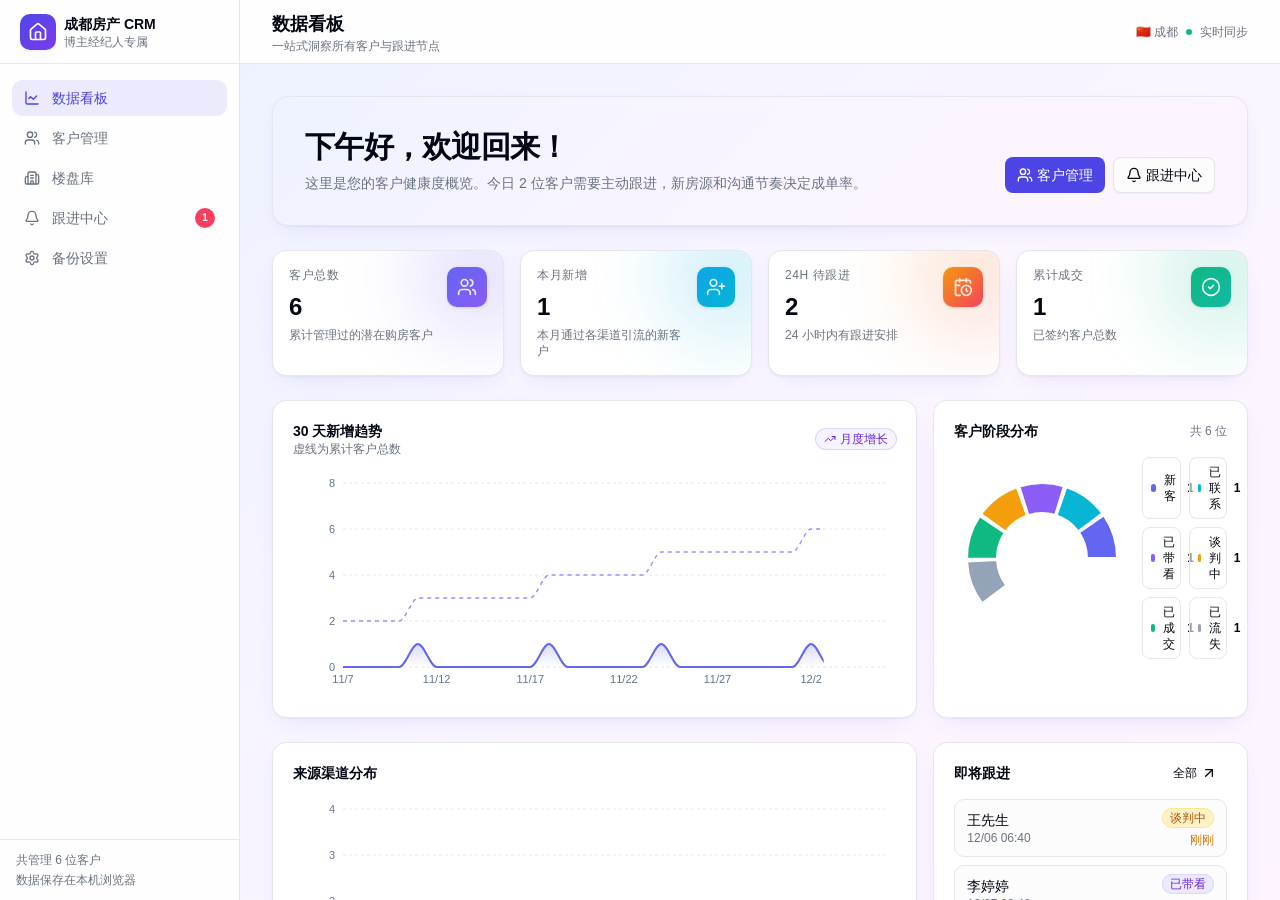
==== index.html @ abef542f "成都房产 CRM - 迁移为永久站点（SPA 路由回退 + 禁止收录）" ====
<!doctype html>
<html lang="zh-CN">
  <head>
    <meta charset="UTF-8" />
    <link rel="icon" type="image/svg+xml" href="/favicon.svg" />
    <meta name="viewport" content="width=device-width, initial-scale=1.0" />
    <title>成都房产 CRM · 客户管理</title>
    <meta name="description" content="为成都房地产博主量身打造的迷你 CRM 系统，管理客户、跟进、楼盘。" />
    <script type="module" crossorigin src="./assets/index-5mUGR_3g.js"></script>
    <link rel="stylesheet" crossorigin href="./assets/index-BXt2nqVX.css">
  </head>
  <body>
    <div id="root"></div>
  </body>
</html>
---- assets/index-BXt2nqVX.css ----
*,:before,:after{--tw-border-spacing-x: 0;--tw-border-spacing-y: 0;--tw-translate-x: 0;--tw-translate-y: 0;--tw-rotate: 0;--tw-skew-x: 0;--tw-skew-y: 0;--tw-scale-x: 1;--tw-scale-y: 1;--tw-pan-x: ;--tw-pan-y: ;--tw-pinch-zoom: ;--tw-scroll-snap-strictness: proximity;--tw-gradient-from-position: ;--tw-gradient-via-position: ;--tw-gradient-to-position: ;--tw-ordinal: ;--tw-slashed-zero: ;--tw-numeric-figure: ;--tw-numeric-spacing: ;--tw-numeric-fraction: ;--tw-ring-inset: ;--tw-ring-offset-width: 0px;--tw-ring-offset-color: #fff;--tw-ring-color: rgb(59 130 246 / .5);--tw-ring-offset-shadow: 0 0 #0000;--tw-ring-shadow: 0 0 #0000;--tw-shadow: 0 0 #0000;--tw-shadow-colored: 0 0 #0000;--tw-blur: ;--tw-brightness: ;--tw-contrast: ;--tw-grayscale: ;--tw-hue-rotate: ;--tw-invert: ;--tw-saturate: ;--tw-sepia: ;--tw-drop-shadow: ;--tw-backdrop-blur: ;--tw-backdrop-brightness: ;--tw-backdrop-contrast: ;--tw-backdrop-grayscale: ;--tw-backdrop-hue-rotate: ;--tw-backdrop-invert: ;--tw-backdrop-opacity: ;--tw-backdrop-saturate: ;--tw-backdrop-sepia: ;--tw-contain-size: ;--tw-contain-layout: ;--tw-contain-paint: ;--tw-contain-style: }::backdrop{--tw-border-spacing-x: 0;--tw-border-spacing-y: 0;--tw-translate-x: 0;--tw-translate-y: 0;--tw-rotate: 0;--tw-skew-x: 0;--tw-skew-y: 0;--tw-scale-x: 1;--tw-scale-y: 1;--tw-pan-x: ;--tw-pan-y: ;--tw-pinch-zoom: ;--tw-scroll-snap-strictness: proximity;--tw-gradient-from-position: ;--tw-gradient-via-position: ;--tw-gradient-to-position: ;--tw-ordinal: ;--tw-slashed-zero: ;--tw-numeric-figure: ;--tw-numeric-spacing: ;--tw-numeric-fraction: ;--tw-ring-inset: ;--tw-ring-offset-width: 0px;--tw-ring-offset-color: #fff;--tw-ring-color: rgb(59 130 246 / .5);--tw-ring-offset-shadow: 0 0 #0000;--tw-ring-shadow: 0 0 #0000;--tw-shadow: 0 0 #0000;--tw-shadow-colored: 0 0 #0000;--tw-blur: ;--tw-brightness: ;--tw-contrast: ;--tw-grayscale: ;--tw-hue-rotate: ;--tw-invert: ;--tw-saturate: ;--tw-sepia: ;--tw-drop-shadow: ;--tw-backdrop-blur: ;--tw-backdrop-brightness: ;--tw-backdrop-contrast: ;--tw-backdrop-grayscale: ;--tw-backdrop-hue-rotate: ;--tw-backdrop-invert: ;--tw-backdrop-opacity: ;--tw-backdrop-saturate: ;--tw-backdrop-sepia: ;--tw-contain-size: ;--tw-contain-layout: ;--tw-contain-paint: ;--tw-contain-style: }*,:before,:after{box-sizing:border-box;border-width:0;border-style:solid;border-color:#e5e7eb}:before,:after{--tw-content: ""}html,:host{line-height:1.5;-webkit-text-size-adjust:100%;-moz-tab-size:4;-o-tab-size:4;tab-size:4;font-family:ui-sans-serif,system-ui,sans-serif,"Apple Color Emoji","Segoe UI Emoji",Segoe UI Symbol,"Noto Color Emoji";font-feature-settings:normal;font-variation-settings:normal;-webkit-tap-highlight-color:transparent}body{margin:0;line-height:inherit}hr{height:0;color:inherit;border-top-width:1px}abbr:where([title]){-webkit-text-decoration:underline dotted;text-decoration:underline dotted}h1,h2,h3,h4,h5,h6{font-size:inherit;font-weight:inherit}a{color:inherit;text-decoration:inherit}b,strong{font-weight:bolder}code,kbd,samp,pre{font-family:ui-monospace,SFMono-Regular,Menlo,Monaco,Consolas,Liberation Mono,Courier New,monospace;font-feature-settings:normal;font-variation-settings:normal;font-size:1em}small{font-size:80%}sub,sup{font-size:75%;line-height:0;position:relative;vertical-align:baseline}sub{bottom:-.25em}sup{top:-.5em}table{text-indent:0;border-color:inherit;border-collapse:collapse}button,input,optgroup,select,textarea{font-family:inherit;font-feature-settings:inherit;font-variation-settings:inherit;font-size:100%;font-weight:inherit;line-height:inherit;letter-spacing:inherit;color:inherit;margin:0;padding:0}button,select{text-transform:none}button,input:where([type=button]),input:where([type=reset]),input:where([type=submit]){-webkit-appearance:button;background-color:transparent;background-image:none}:-moz-focusring{outline:auto}:-moz-ui-invalid{box-shadow:none}progress{vertical-align:baseline}::-webkit-inner-spin-button,::-webkit-outer-spin-button{height:auto}[type=search]{-webkit-appearance:textfield;outline-offset:-2px}::-webkit-search-decoration{-webkit-appearance:none}::-webkit-file-upload-button{-webkit-appearance:button;font:inherit}summary{display:list-item}blockquote,dl,dd,h1,h2,h3,h4,h5,h6,hr,figure,p,pre{margin:0}fieldset{margin:0;padding:0}legend{padding:0}ol,ul,menu{list-style:none;margin:0;padding:0}dialog{padding:0}textarea{resize:vertical}input::-moz-placeholder,textarea::-moz-placeholder{opacity:1;color:#9ca3af}input::placeholder,textarea::placeholder{opacity:1;color:#9ca3af}button,[role=button]{cursor:pointer}:disabled{cursor:default}img,svg,video,canvas,audio,iframe,embed,object{display:block;vertical-align:middle}img,video{max-width:100%;height:auto}[hidden]:where(:not([hidden=until-found])){display:none}:root{--background: 240 20% 99%;--foreground: 224 71% 4%;--card: 0 0% 100%;--card-foreground: 224 71% 4%;--popover: 0 0% 100%;--popover-foreground: 224 71% 4%;--primary: 243 75% 58%;--primary-foreground: 0 0% 100%;--secondary: 248 39% 95%;--secondary-foreground: 243 75% 30%;--muted: 220 14% 96%;--muted-foreground: 220 9% 46%;--accent: 258 90% 96%;--accent-foreground: 258 71% 50%;--destructive: 0 84% 60%;--destructive-foreground: 0 0% 98%;--success: 158 64% 42%;--success-foreground: 0 0% 100%;--warning: 38 92% 50%;--warning-foreground: 0 0% 100%;--info: 199 89% 48%;--info-foreground: 0 0% 100%;--border: 220 13% 91%;--input: 220 13% 91%;--ring: 243 75% 58%;--radius: .625rem;--gradient-primary: linear-gradient(135deg, #4F46E5 0%, #7C3AED 100%);--gradient-brand: linear-gradient(135deg, #6366F1 0%, #8B5CF6 50%, #EC4899 100%);--gradient-hero: linear-gradient(135deg, #EEF2FF 0%, #FAF5FF 50%, #FDF4FF 100%);--sidebar-background: 0 0% 100%;--sidebar-foreground: 224 71% 4%;--sidebar-primary: 243 75% 58%;--sidebar-primary-foreground: 0 0% 100%;--sidebar-accent: 243 100% 97%;--sidebar-accent-foreground: 243 75% 30%;--sidebar-border: 220 13% 91%;--sidebar-ring: 243 75% 58%}.dark{--background: 240 10% 4%;--foreground: 0 0% 98%;--card: 224 27% 9%;--card-foreground: 0 0% 98%;--popover: 224 27% 9%;--popover-foreground: 0 0% 98%;--primary: 243 75% 68%;--primary-foreground: 240 10% 4%;--secondary: 240 4% 16%;--secondary-foreground: 0 0% 98%;--muted: 240 4% 16%;--muted-foreground: 240 5% 65%;--accent: 258 60% 20%;--accent-foreground: 258 90% 80%;--destructive: 0 62% 35%;--destructive-foreground: 0 0% 98%;--success: 158 64% 42%;--warning: 38 92% 50%;--info: 199 89% 48%;--border: 240 4% 16%;--input: 240 4% 16%;--ring: 243 75% 68%;--sidebar-background: 240 10% 6%;--sidebar-foreground: 0 0% 95%;--sidebar-primary: 243 75% 68%;--sidebar-primary-foreground: 240 10% 4%;--sidebar-accent: 240 4% 16%;--sidebar-accent-foreground: 0 0% 98%;--sidebar-border: 240 4% 16%;--sidebar-ring: 243 75% 68%}*{border-color:hsl(var(--border))}body{background-color:hsl(var(--background));color:hsl(var(--foreground));-webkit-font-smoothing:antialiased;-moz-osx-font-smoothing:grayscale;font-family:PingFang SC,Microsoft YaHei,Helvetica Neue,Helvetica,Arial,system-ui,sans-serif}html,body,#root{height:100%}.brand-gradient{background:var(--gradient-primary)}.brand-gradient-text{background:var(--gradient-brand);-webkit-background-clip:text;background-clip:text;color:transparent}.bg-hero-gradient{background:var(--gradient-hero)}.shadow-elevated{box-shadow:0 1px 2px #0f172a0a,0 8px 24px -12px #4f46e52e}.sr-only{position:absolute;width:1px;height:1px;padding:0;margin:-1px;overflow:hidden;clip:rect(0,0,0,0);white-space:nowrap;border-width:0}.pointer-events-none{pointer-events:none}.visible{visibility:visible}.invisible{visibility:hidden}.fixed{position:fixed}.absolute{position:absolute}.relative{position:relative}.inset-0{inset:0}.inset-x-0{left:0;right:0}.inset-y-0{top:0;bottom:0}.-bottom-12{bottom:-3rem}.-left-12{left:-3rem}.-left-\[18px\]{left:-18px}.-right-10{right:-2.5rem}.-right-12{right:-3rem}.-top-10{top:-2.5rem}.-top-12{top:-3rem}.bottom-0{bottom:0}.left-0{left:0}.left-1\/2{left:50%}.left-2{left:.5rem}.left-2\.5{left:.625rem}.left-\[50\%\]{left:50%}.right-0{right:0}.right-1{right:.25rem}.right-2{right:.5rem}.right-3{right:.75rem}.right-4{right:1rem}.top-0{top:0}.top-1{top:.25rem}.top-1\.5{top:.375rem}.top-1\/2{top:50%}.top-3\.5{top:.875rem}.top-4{top:1rem}.top-\[1px\]{top:1px}.top-\[50\%\]{top:50%}.top-\[60\%\]{top:60%}.top-full{top:100%}.isolate{isolation:isolate}.z-10{z-index:10}.z-20{z-index:20}.z-50{z-index:50}.z-\[1\]{z-index:1}.order-first{order:-9999}.order-last{order:9999}.col-span-2{grid-column:span 2 / span 2}.col-start-2{grid-column-start:2}.row-span-2{grid-row:span 2 / span 2}.row-start-1{grid-row-start:1}.\!m-0{margin:0!important}.-mx-1{margin-left:-.25rem;margin-right:-.25rem}.-my-2{margin-top:-.5rem;margin-bottom:-.5rem}.mx-2{margin-left:.5rem;margin-right:.5rem}.mx-3\.5{margin-left:.875rem;margin-right:.875rem}.mx-auto{margin-left:auto;margin-right:auto}.my-0{margin-top:0;margin-bottom:0}.my-0\.5{margin-top:.125rem;margin-bottom:.125rem}.my-1{margin-top:.25rem;margin-bottom:.25rem}.-ml-4{margin-left:-1rem}.-mt-4{margin-top:-1rem}.mb-2{margin-bottom:.5rem}.mb-3{margin-bottom:.75rem}.mb-4{margin-bottom:1rem}.ml-0\.5{margin-left:.125rem}.ml-1{margin-left:.25rem}.ml-4{margin-left:1rem}.ml-auto{margin-left:auto}.mt-0\.5{margin-top:.125rem}.mt-1{margin-top:.25rem}.mt-1\.5{margin-top:.375rem}.mt-2{margin-top:.5rem}.mt-3{margin-top:.75rem}.mt-4{margin-top:1rem}.mt-auto{margin-top:auto}.line-clamp-1{overflow:hidden;display:-webkit-box;-webkit-box-orient:vertical;-webkit-line-clamp:1}.line-clamp-2{overflow:hidden;display:-webkit-box;-webkit-box-orient:vertical;-webkit-line-clamp:2}.block{display:block}.flex{display:flex}.inline-flex{display:inline-flex}.table{display:table}.table-caption{display:table-caption}.table-cell{display:table-cell}.table-row{display:table-row}.grid{display:grid}.hidden{display:none}.aspect-square{aspect-ratio:1 / 1}.aspect-video{aspect-ratio:16 / 9}.size-10{width:2.5rem;height:2.5rem}.size-2{width:.5rem;height:.5rem}.size-2\.5{width:.625rem;height:.625rem}.size-3{width:.75rem;height:.75rem}.size-3\.5{width:.875rem;height:.875rem}.size-4{width:1rem;height:1rem}.size-6{width:1.5rem;height:1.5rem}.size-7{width:1.75rem;height:1.75rem}.size-8{width:2rem;height:2rem}.size-9{width:2.25rem;height:2.25rem}.size-auto{width:auto;height:auto}.size-full{width:100%;height:100%}.h-1\.5{height:.375rem}.h-10{height:2.5rem}.h-12{height:3rem}.h-16{height:4rem}.h-2{height:.5rem}.h-2\.5{height:.625rem}.h-3{height:.75rem}.h-3\.5{height:.875rem}.h-32{height:8rem}.h-4{height:1rem}.h-44{height:11rem}.h-48{height:12rem}.h-5{height:1.25rem}.h-56{height:14rem}.h-6{height:1.5rem}.h-7{height:1.75rem}.h-8{height:2rem}.h-9{height:2.25rem}.h-\[1\.15rem\]{height:1.15rem}.h-\[calc\(100\%-1px\)\]{height:calc(100% - 1px)}.h-\[var\(--radix-navigation-menu-viewport-height\)\]{height:var(--radix-navigation-menu-viewport-height)}.h-\[var\(--radix-select-trigger-height\)\]{height:var(--radix-select-trigger-height)}.h-auto{height:auto}.h-full{height:100%}.h-px{height:1px}.h-screen{height:100vh}.h-svh{height:100svh}.max-h-\[300px\]{max-height:300px}.max-h-\[90vh\]{max-height:90vh}.min-h-0{min-height:0px}.min-h-16{min-height:4rem}.min-h-4{min-height:1rem}.min-h-svh{min-height:100svh}.w-0{width:0px}.w-1{width:.25rem}.w-1\.5{width:.375rem}.w-10{width:2.5rem}.w-12{width:3rem}.w-2{width:.5rem}.w-2\.5{width:.625rem}.w-3{width:.75rem}.w-3\.5{width:.875rem}.w-3\/4{width:75%}.w-32{width:8rem}.w-4{width:1rem}.w-44{width:11rem}.w-5{width:1.25rem}.w-56{width:14rem}.w-6{width:1.5rem}.w-60{width:15rem}.w-64{width:16rem}.w-7{width:1.75rem}.w-72{width:18rem}.w-8{width:2rem}.w-9{width:2.25rem}.w-\[10\%\]{width:10%}.w-\[100px\]{width:100px}.w-\[12\%\]{width:12%}.w-\[14\%\]{width:14%}.w-\[16\%\]{width:16%}.w-\[18\%\]{width:18%}.w-auto{width:auto}.w-fit{width:-moz-fit-content;width:fit-content}.w-full{width:100%}.w-max{width:-moz-max-content;width:max-content}.w-px{width:1px}.min-w-0{min-width:0px}.min-w-10{min-width:2.5rem}.min-w-4{min-width:1rem}.min-w-5{min-width:1.25rem}.min-w-8{min-width:2rem}.min-w-9{min-width:2.25rem}.min-w-\[12rem\]{min-width:12rem}.min-w-\[8rem\]{min-width:8rem}.min-w-\[var\(--radix-select-trigger-width\)\]{min-width:var(--radix-select-trigger-width)}.max-w-2xl{max-width:42rem}.max-w-\[calc\(100\%-2rem\)\]{max-width:calc(100% - 2rem)}.max-w-lg{max-width:32rem}.max-w-max{max-width:-moz-max-content;max-width:max-content}.max-w-sm{max-width:24rem}.max-w-xl{max-width:36rem}.flex-1{flex:1 1 0%}.shrink-0{flex-shrink:0}.grow{flex-grow:1}.grow-0{flex-grow:0}.basis-full{flex-basis:100%}.caption-bottom{caption-side:bottom}.border-collapse{border-collapse:collapse}.-translate-x-1\/2{--tw-translate-x: -50%;transform:translate(var(--tw-translate-x),var(--tw-translate-y)) rotate(var(--tw-rotate)) skew(var(--tw-skew-x)) skewY(var(--tw-skew-y)) scaleX(var(--tw-scale-x)) scaleY(var(--tw-scale-y))}.-translate-x-px{--tw-translate-x: -1px;transform:translate(var(--tw-translate-x),var(--tw-translate-y)) rotate(var(--tw-rotate)) skew(var(--tw-skew-x)) skewY(var(--tw-skew-y)) scaleX(var(--tw-scale-x)) scaleY(var(--tw-scale-y))}.-translate-y-1\/2{--tw-translate-y: -50%;transform:translate(var(--tw-translate-x),var(--tw-translate-y)) rotate(var(--tw-rotate)) skew(var(--tw-skew-x)) skewY(var(--tw-skew-y)) scaleX(var(--tw-scale-x)) scaleY(var(--tw-scale-y))}.translate-x-\[-50\%\]{--tw-translate-x: -50%;transform:translate(var(--tw-translate-x),var(--tw-translate-y)) rotate(var(--tw-rotate)) skew(var(--tw-skew-x)) skewY(var(--tw-skew-y)) scaleX(var(--tw-scale-x)) scaleY(var(--tw-scale-y))}.translate-x-px{--tw-translate-x: 1px;transform:translate(var(--tw-translate-x),var(--tw-translate-y)) rotate(var(--tw-rotate)) skew(var(--tw-skew-x)) skewY(var(--tw-skew-y)) scaleX(var(--tw-scale-x)) scaleY(var(--tw-scale-y))}.translate-y-0\.5{--tw-translate-y: .125rem;transform:translate(var(--tw-translate-x),var(--tw-translate-y)) rotate(var(--tw-rotate)) skew(var(--tw-skew-x)) skewY(var(--tw-skew-y)) scaleX(var(--tw-scale-x)) scaleY(var(--tw-scale-y))}.translate-y-\[-50\%\]{--tw-translate-y: -50%;transform:translate(var(--tw-translate-x),var(--tw-translate-y)) rotate(var(--tw-rotate)) skew(var(--tw-skew-x)) skewY(var(--tw-skew-y)) scaleX(var(--tw-scale-x)) scaleY(var(--tw-scale-y))}.translate-y-\[calc\(-50\%_-_2px\)\]{--tw-translate-y: calc(-50% - 2px) ;transform:translate(var(--tw-translate-x),var(--tw-translate-y)) rotate(var(--tw-rotate)) skew(var(--tw-skew-x)) skewY(var(--tw-skew-y)) scaleX(var(--tw-scale-x)) scaleY(var(--tw-scale-y))}.rotate-45{--tw-rotate: 45deg;transform:translate(var(--tw-translate-x),var(--tw-translate-y)) rotate(var(--tw-rotate)) skew(var(--tw-skew-x)) skewY(var(--tw-skew-y)) scaleX(var(--tw-scale-x)) scaleY(var(--tw-scale-y))}.rotate-90{--tw-rotate: 90deg;transform:translate(var(--tw-translate-x),var(--tw-translate-y)) rotate(var(--tw-rotate)) skew(var(--tw-skew-x)) skewY(var(--tw-skew-y)) scaleX(var(--tw-scale-x)) scaleY(var(--tw-scale-y))}.transform{transform:translate(var(--tw-translate-x),var(--tw-translate-y)) rotate(var(--tw-rotate)) skew(var(--tw-skew-x)) skewY(var(--tw-skew-y)) scaleX(var(--tw-scale-x)) scaleY(var(--tw-scale-y))}@keyframes caret-blink{0%,70%,to{opacity:1}20%,50%{opacity:0}}.animate-caret-blink{animation:caret-blink 1.25s ease-out infinite}@keyframes pulse{50%{opacity:.5}}.animate-pulse{animation:pulse 2s cubic-bezier(.4,0,.6,1) infinite}@keyframes spin{to{transform:rotate(360deg)}}.animate-spin{animation:spin 1s linear infinite}.cursor-default{cursor:default}.cursor-pointer{cursor:pointer}.cursor-text{cursor:text}.touch-none{touch-action:none}.select-none{-webkit-user-select:none;-moz-user-select:none;user-select:none}.resize-none{resize:none}.scroll-my-1{scroll-margin-top:.25rem;scroll-margin-bottom:.25rem}.scroll-py-1{scroll-padding-top:.25rem;scroll-padding-bottom:.25rem}.list-disc{list-style-type:disc}.list-none{list-style-type:none}.auto-rows-min{grid-auto-rows:min-content}.grid-cols-2{grid-template-columns:repeat(2,minmax(0,1fr))}.grid-cols-3{grid-template-columns:repeat(3,minmax(0,1fr))}.grid-cols-\[0_1fr\]{grid-template-columns:0 1fr}.grid-rows-\[auto_auto\]{grid-template-rows:auto auto}.flex-row{flex-direction:row}.flex-col{flex-direction:column}.flex-col-reverse{flex-direction:column-reverse}.flex-wrap{flex-wrap:wrap}.place-content-center{place-content:center}.items-start{align-items:flex-start}.items-end{align-items:flex-end}.items-center{align-items:center}.items-stretch{align-items:stretch}.justify-start{justify-content:flex-start}.justify-center{justify-content:center}.justify-between{justify-content:space-between}.justify-items-start{justify-items:start}.gap-0\.5{gap:.125rem}.gap-1{gap:.25rem}.gap-1\.5{gap:.375rem}.gap-2{gap:.5rem}.gap-2\.5{gap:.625rem}.gap-3{gap:.75rem}.gap-4{gap:1rem}.gap-6{gap:1.5rem}.gap-7{gap:1.75rem}.gap-\[--spacing\(var\(--gap\)\)\]{gap:var(--spacing(var(--gap)))}.gap-x-3{-moz-column-gap:.75rem;column-gap:.75rem}.gap-y-0\.5{row-gap:.125rem}.space-y-1>:not([hidden])~:not([hidden]){--tw-space-y-reverse: 0;margin-top:calc(.25rem * calc(1 - var(--tw-space-y-reverse)));margin-bottom:calc(.25rem * var(--tw-space-y-reverse))}.space-y-1\.5>:not([hidden])~:not([hidden]){--tw-space-y-reverse: 0;margin-top:calc(.375rem * calc(1 - var(--tw-space-y-reverse)));margin-bottom:calc(.375rem * var(--tw-space-y-reverse))}.space-y-2>:not([hidden])~:not([hidden]){--tw-space-y-reverse: 0;margin-top:calc(.5rem * calc(1 - var(--tw-space-y-reverse)));margin-bottom:calc(.5rem * var(--tw-space-y-reverse))}.space-y-3>:not([hidden])~:not([hidden]){--tw-space-y-reverse: 0;margin-top:calc(.75rem * calc(1 - var(--tw-space-y-reverse)));margin-bottom:calc(.75rem * var(--tw-space-y-reverse))}.space-y-4>:not([hidden])~:not([hidden]){--tw-space-y-reverse: 0;margin-top:calc(1rem * calc(1 - var(--tw-space-y-reverse)));margin-bottom:calc(1rem * var(--tw-space-y-reverse))}.space-y-5>:not([hidden])~:not([hidden]){--tw-space-y-reverse: 0;margin-top:calc(1.25rem * calc(1 - var(--tw-space-y-reverse)));margin-bottom:calc(1.25rem * var(--tw-space-y-reverse))}.space-y-6>:not([hidden])~:not([hidden]){--tw-space-y-reverse: 0;margin-top:calc(1.5rem * calc(1 - var(--tw-space-y-reverse)));margin-bottom:calc(1.5rem * var(--tw-space-y-reverse))}.self-start{align-self:flex-start}.self-stretch{align-self:stretch}.justify-self-end{justify-self:end}.overflow-auto{overflow:auto}.overflow-hidden{overflow:hidden}.overflow-x-auto{overflow-x:auto}.overflow-y-auto{overflow-y:auto}.overflow-x-hidden{overflow-x:hidden}.truncate{overflow:hidden;text-overflow:ellipsis;white-space:nowrap}.whitespace-nowrap{white-space:nowrap}.break-words{overflow-wrap:break-word}.rounded-2xl{border-radius:1rem}.rounded-\[2px\]{border-radius:2px}.rounded-\[4px\]{border-radius:4px}.rounded-\[calc\(var\(--radius\)-5px\)\]{border-radius:calc(var(--radius) - 5px)}.rounded-\[inherit\]{border-radius:inherit}.rounded-full{border-radius:9999px}.rounded-lg{border-radius:var(--radius)}.rounded-md{border-radius:calc(var(--radius) - 2px)}.rounded-none{border-radius:0}.rounded-sm{border-radius:calc(var(--radius) - 4px)}.rounded-xl{border-radius:calc(var(--radius) + 4px)}.rounded-xs{border-radius:calc(var(--radius) - 6px)}.rounded-l-md{border-top-left-radius:calc(var(--radius) - 2px);border-bottom-left-radius:calc(var(--radius) - 2px)}.rounded-r-md{border-top-right-radius:calc(var(--radius) - 2px);border-bottom-right-radius:calc(var(--radius) - 2px)}.rounded-tl-sm{border-top-left-radius:calc(var(--radius) - 4px)}.border{border-width:1px}.border-0{border-width:0px}.border-\[1\.5px\]{border-width:1.5px}.border-y{border-top-width:1px;border-bottom-width:1px}.border-b{border-bottom-width:1px}.border-l{border-left-width:1px}.border-l-2{border-left-width:2px}.border-r{border-right-width:1px}.border-t{border-top-width:1px}.border-dashed{border-style:dashed}.border-border{border-color:hsl(var(--border))}.border-border\/50{border-color:hsl(var(--border) / .5)}.border-input{border-color:hsl(var(--input))}.border-primary{border-color:hsl(var(--primary))}.border-primary\/60{border-color:hsl(var(--primary) / .6)}.border-rose-400\/60{border-color:#fb718599}.border-sidebar-border{border-color:hsl(var(--sidebar-border))}.border-transparent{border-color:transparent}.border-l-transparent{border-left-color:transparent}.border-t-transparent{border-top-color:transparent}.bg-accent{background-color:hsl(var(--accent))}.bg-amber-100{--tw-bg-opacity: 1;background-color:rgb(254 243 199 / var(--tw-bg-opacity, 1))}.bg-amber-50{--tw-bg-opacity: 1;background-color:rgb(255 251 235 / var(--tw-bg-opacity, 1))}.bg-background{background-color:hsl(var(--background))}.bg-black\/50{background-color:#00000080}.bg-blue-100{--tw-bg-opacity: 1;background-color:rgb(219 234 254 / var(--tw-bg-opacity, 1))}.bg-border{background-color:hsl(var(--border))}.bg-card{background-color:hsl(var(--card))}.bg-card\/60{background-color:hsl(var(--card) / .6)}.bg-card\/80{background-color:hsl(var(--card) / .8)}.bg-card\/95{background-color:hsl(var(--card) / .95)}.bg-destructive{--tw-bg-opacity: 1;background-color:hsl(var(--destructive) / var(--tw-bg-opacity, 1))}.bg-emerald-100{--tw-bg-opacity: 1;background-color:rgb(209 250 229 / var(--tw-bg-opacity, 1))}.bg-emerald-50{--tw-bg-opacity: 1;background-color:rgb(236 253 245 / var(--tw-bg-opacity, 1))}.bg-emerald-500{--tw-bg-opacity: 1;background-color:rgb(16 185 129 / var(--tw-bg-opacity, 1))}.bg-foreground{background-color:hsl(var(--foreground))}.bg-indigo-100{--tw-bg-opacity: 1;background-color:rgb(224 231 255 / var(--tw-bg-opacity, 1))}.bg-input{background-color:hsl(var(--input))}.bg-muted{background-color:hsl(var(--muted))}.bg-muted\/10{background-color:hsl(var(--muted) / .1)}.bg-muted\/30{background-color:hsl(var(--muted) / .3)}.bg-muted\/40{background-color:hsl(var(--muted) / .4)}.bg-muted\/50{background-color:hsl(var(--muted) / .5)}.bg-pink-100{--tw-bg-opacity: 1;background-color:rgb(252 231 243 / var(--tw-bg-opacity, 1))}.bg-popover{background-color:hsl(var(--popover))}.bg-primary{background-color:hsl(var(--primary))}.bg-primary\/10{background-color:hsl(var(--primary) / .1)}.bg-primary\/20{background-color:hsl(var(--primary) / .2)}.bg-primary\/5{background-color:hsl(var(--primary) / .05)}.bg-rose-100{--tw-bg-opacity: 1;background-color:rgb(255 228 230 / var(--tw-bg-opacity, 1))}.bg-rose-50{--tw-bg-opacity: 1;background-color:rgb(255 241 242 / var(--tw-bg-opacity, 1))}.bg-rose-500{--tw-bg-opacity: 1;background-color:rgb(244 63 94 / var(--tw-bg-opacity, 1))}.bg-secondary{background-color:hsl(var(--secondary))}.bg-sidebar{background-color:hsl(var(--sidebar-background))}.bg-sidebar-border{background-color:hsl(var(--sidebar-border))}.bg-sky-100{--tw-bg-opacity: 1;background-color:rgb(224 242 254 / var(--tw-bg-opacity, 1))}.bg-slate-100{--tw-bg-opacity: 1;background-color:rgb(241 245 249 / var(--tw-bg-opacity, 1))}.bg-transparent{background-color:transparent}.bg-violet-100{--tw-bg-opacity: 1;background-color:rgb(237 233 254 / var(--tw-bg-opacity, 1))}.bg-violet-50{--tw-bg-opacity: 1;background-color:rgb(245 243 255 / var(--tw-bg-opacity, 1))}.bg-white{--tw-bg-opacity: 1;background-color:rgb(255 255 255 / var(--tw-bg-opacity, 1))}.bg-gradient-to-br{background-image:linear-gradient(to bottom right,var(--tw-gradient-stops))}.from-amber-500{--tw-gradient-from: #f59e0b var(--tw-gradient-from-position);--tw-gradient-to: rgb(245 158 11 / 0) var(--tw-gradient-to-position);--tw-gradient-stops: var(--tw-gradient-from), var(--tw-gradient-to)}.from-emerald-500{--tw-gradient-from: #10b981 var(--tw-gradient-from-position);--tw-gradient-to: rgb(16 185 129 / 0) var(--tw-gradient-to-position);--tw-gradient-stops: var(--tw-gradient-from), var(--tw-gradient-to)}.from-indigo-500{--tw-gradient-from: #6366f1 var(--tw-gradient-from-position);--tw-gradient-to: rgb(99 102 241 / 0) var(--tw-gradient-to-position);--tw-gradient-stops: var(--tw-gradient-from), var(--tw-gradient-to)}.from-rose-500{--tw-gradient-from: #f43f5e var(--tw-gradient-from-position);--tw-gradient-to: rgb(244 63 94 / 0) var(--tw-gradient-to-position);--tw-gradient-stops: var(--tw-gradient-from), var(--tw-gradient-to)}.from-sky-500{--tw-gradient-from: #0ea5e9 var(--tw-gradient-from-position);--tw-gradient-to: rgb(14 165 233 / 0) var(--tw-gradient-to-position);--tw-gradient-stops: var(--tw-gradient-from), var(--tw-gradient-to)}.from-violet-500{--tw-gradient-from: #8b5cf6 var(--tw-gradient-from-position);--tw-gradient-to: rgb(139 92 246 / 0) var(--tw-gradient-to-position);--tw-gradient-stops: var(--tw-gradient-from), var(--tw-gradient-to)}.to-cyan-500{--tw-gradient-to: #06b6d4 var(--tw-gradient-to-position)}.to-fuchsia-500{--tw-gradient-to: #d946ef var(--tw-gradient-to-position)}.to-indigo-500{--tw-gradient-to: #6366f1 var(--tw-gradient-to-position)}.to-orange-500{--tw-gradient-to: #f97316 var(--tw-gradient-to-position)}.to-rose-500{--tw-gradient-to: #f43f5e var(--tw-gradient-to-position)}.to-teal-500{--tw-gradient-to: #14b8a6 var(--tw-gradient-to-position)}.to-violet-500{--tw-gradient-to: #8b5cf6 var(--tw-gradient-to-position)}.fill-current{fill:currentColor}.fill-foreground{fill:hsl(var(--foreground))}.fill-primary{fill:hsl(var(--primary))}.p-0{padding:0}.p-1{padding:.25rem}.p-2{padding:.5rem}.p-3{padding:.75rem}.p-4{padding:1rem}.p-5{padding:1.25rem}.p-6{padding:1.5rem}.p-8{padding:2rem}.p-\[3px\]{padding:3px}.p-px{padding:1px}.px-1{padding-left:.25rem;padding-right:.25rem}.px-1\.5{padding-left:.375rem;padding-right:.375rem}.px-2{padding-left:.5rem;padding-right:.5rem}.px-2\.5{padding-left:.625rem;padding-right:.625rem}.px-3{padding-left:.75rem;padding-right:.75rem}.px-4{padding-left:1rem;padding-right:1rem}.px-5{padding-left:1.25rem;padding-right:1.25rem}.px-6{padding-left:1.5rem;padding-right:1.5rem}.py-0\.5{padding-top:.125rem;padding-bottom:.125rem}.py-1{padding-top:.25rem;padding-bottom:.25rem}.py-1\.5{padding-top:.375rem;padding-bottom:.375rem}.py-12{padding-top:3rem;padding-bottom:3rem}.py-16{padding-top:4rem;padding-bottom:4rem}.py-2{padding-top:.5rem;padding-bottom:.5rem}.py-2\.5{padding-top:.625rem;padding-bottom:.625rem}.py-20{padding-top:5rem;padding-bottom:5rem}.py-3{padding-top:.75rem;padding-bottom:.75rem}.py-4{padding-top:1rem;padding-bottom:1rem}.py-5{padding-top:1.25rem;padding-bottom:1.25rem}.py-6{padding-top:1.5rem;padding-bottom:1.5rem}.pb-2{padding-bottom:.5rem}.pb-20{padding-bottom:5rem}.pb-3{padding-bottom:.75rem}.pb-4{padding-bottom:1rem}.pl-2{padding-left:.5rem}.pl-3{padding-left:.75rem}.pl-4{padding-left:1rem}.pl-8{padding-left:2rem}.pr-1{padding-right:.25rem}.pr-2{padding-right:.5rem}.pr-2\.5{padding-right:.625rem}.pr-3{padding-right:.75rem}.pr-8{padding-right:2rem}.pt-0{padding-top:0}.pt-3{padding-top:.75rem}.pt-4{padding-top:1rem}.pt-5{padding-top:1.25rem}.text-left{text-align:left}.text-center{text-align:center}.text-right{text-align:right}.align-middle{vertical-align:middle}.font-mono{font-family:ui-monospace,SFMono-Regular,Menlo,Monaco,Consolas,Liberation Mono,Courier New,monospace}.font-sans{font-family:ui-sans-serif,system-ui,sans-serif,"Apple Color Emoji","Segoe UI Emoji",Segoe UI Symbol,"Noto Color Emoji"}.text-2xl{font-size:1.5rem;line-height:2rem}.text-3xl{font-size:1.875rem;line-height:2.25rem}.text-\[0\.8rem\]{font-size:.8rem}.text-\[10px\]{font-size:10px}.text-base{font-size:1rem;line-height:1.5rem}.text-lg{font-size:1.125rem;line-height:1.75rem}.text-sm{font-size:.875rem;line-height:1.25rem}.text-sm\/relaxed{font-size:.875rem;line-height:1.625}.text-xl{font-size:1.25rem;line-height:1.75rem}.text-xs{font-size:.75rem;line-height:1rem}.font-bold{font-weight:700}.font-medium{font-weight:500}.font-normal{font-weight:400}.font-semibold{font-weight:600}.uppercase{text-transform:uppercase}.tabular-nums{--tw-numeric-spacing: tabular-nums;font-variant-numeric:var(--tw-ordinal) var(--tw-slashed-zero) var(--tw-numeric-figure) var(--tw-numeric-spacing) var(--tw-numeric-fraction)}.leading-5{line-height:1.25rem}.leading-6{line-height:1.5rem}.leading-none{line-height:1}.leading-normal{line-height:1.5}.leading-snug{line-height:1.375}.leading-tight{line-height:1.25}.tracking-tight{letter-spacing:-.025em}.tracking-wide{letter-spacing:.025em}.tracking-wider{letter-spacing:.05em}.tracking-widest{letter-spacing:.1em}.text-accent-foreground{color:hsl(var(--accent-foreground))}.text-amber-600{--tw-text-opacity: 1;color:rgb(217 119 6 / var(--tw-text-opacity, 1))}.text-amber-700{--tw-text-opacity: 1;color:rgb(180 83 9 / var(--tw-text-opacity, 1))}.text-background{color:hsl(var(--background))}.text-blue-700{--tw-text-opacity: 1;color:rgb(29 78 216 / var(--tw-text-opacity, 1))}.text-card-foreground{color:hsl(var(--card-foreground))}.text-current{color:currentColor}.text-destructive{--tw-text-opacity: 1;color:hsl(var(--destructive) / var(--tw-text-opacity, 1))}.text-emerald-500{--tw-text-opacity: 1;color:rgb(16 185 129 / var(--tw-text-opacity, 1))}.text-emerald-700{--tw-text-opacity: 1;color:rgb(4 120 87 / var(--tw-text-opacity, 1))}.text-foreground{color:hsl(var(--foreground))}.text-indigo-700{--tw-text-opacity: 1;color:rgb(67 56 202 / var(--tw-text-opacity, 1))}.text-muted-foreground{color:hsl(var(--muted-foreground))}.text-pink-700{--tw-text-opacity: 1;color:rgb(190 24 93 / var(--tw-text-opacity, 1))}.text-popover-foreground{color:hsl(var(--popover-foreground))}.text-primary{color:hsl(var(--primary))}.text-primary-foreground{color:hsl(var(--primary-foreground))}.text-rose-600{--tw-text-opacity: 1;color:rgb(225 29 72 / var(--tw-text-opacity, 1))}.text-rose-700{--tw-text-opacity: 1;color:rgb(190 18 60 / var(--tw-text-opacity, 1))}.text-secondary-foreground{color:hsl(var(--secondary-foreground))}.text-sidebar-foreground{color:hsl(var(--sidebar-foreground))}.text-sidebar-foreground\/70{color:hsl(var(--sidebar-foreground) / .7)}.text-sky-700{--tw-text-opacity: 1;color:rgb(3 105 161 / var(--tw-text-opacity, 1))}.text-slate-500{--tw-text-opacity: 1;color:rgb(100 116 139 / var(--tw-text-opacity, 1))}.text-slate-600{--tw-text-opacity: 1;color:rgb(71 85 105 / var(--tw-text-opacity, 1))}.text-violet-700{--tw-text-opacity: 1;color:rgb(109 40 217 / var(--tw-text-opacity, 1))}.text-white{--tw-text-opacity: 1;color:rgb(255 255 255 / var(--tw-text-opacity, 1))}.underline-offset-4{text-underline-offset:4px}.opacity-0{opacity:0}.opacity-20{opacity:.2}.opacity-50{opacity:.5}.opacity-70{opacity:.7}.shadow{--tw-shadow: 0 1px 3px 0 rgb(0 0 0 / .1), 0 1px 2px -1px rgb(0 0 0 / .1);--tw-shadow-colored: 0 1px 3px 0 var(--tw-shadow-color), 0 1px 2px -1px var(--tw-shadow-color);box-shadow:var(--tw-ring-offset-shadow, 0 0 #0000),var(--tw-ring-shadow, 0 0 #0000),var(--tw-shadow)}.shadow-\[0_0_0_1px_hsl\(var\(--sidebar-border\)\)\]{--tw-shadow: 0 0 0 1px hsl(var(--sidebar-border));--tw-shadow-colored: 0 0 0 1px var(--tw-shadow-color);box-shadow:var(--tw-ring-offset-shadow, 0 0 #0000),var(--tw-ring-shadow, 0 0 #0000),var(--tw-shadow)}.shadow-lg{--tw-shadow: 0 10px 15px -3px rgb(0 0 0 / .1), 0 4px 6px -4px rgb(0 0 0 / .1);--tw-shadow-colored: 0 10px 15px -3px var(--tw-shadow-color), 0 4px 6px -4px var(--tw-shadow-color);box-shadow:var(--tw-ring-offset-shadow, 0 0 #0000),var(--tw-ring-shadow, 0 0 #0000),var(--tw-shadow)}.shadow-md{--tw-shadow: 0 4px 6px -1px rgb(0 0 0 / .1), 0 2px 4px -2px rgb(0 0 0 / .1);--tw-shadow-colored: 0 4px 6px -1px var(--tw-shadow-color), 0 2px 4px -2px var(--tw-shadow-color);box-shadow:var(--tw-ring-offset-shadow, 0 0 #0000),var(--tw-ring-shadow, 0 0 #0000),var(--tw-shadow)}.shadow-none{--tw-shadow: 0 0 #0000;--tw-shadow-colored: 0 0 #0000;box-shadow:var(--tw-ring-offset-shadow, 0 0 #0000),var(--tw-ring-shadow, 0 0 #0000),var(--tw-shadow)}.shadow-sm{--tw-shadow: 0 1px 2px 0 rgb(0 0 0 / .05);--tw-shadow-colored: 0 1px 2px 0 var(--tw-shadow-color);box-shadow:var(--tw-ring-offset-shadow, 0 0 #0000),var(--tw-ring-shadow, 0 0 #0000),var(--tw-shadow)}.shadow-xl{--tw-shadow: 0 20px 25px -5px rgb(0 0 0 / .1), 0 8px 10px -6px rgb(0 0 0 / .1);--tw-shadow-colored: 0 20px 25px -5px var(--tw-shadow-color), 0 8px 10px -6px var(--tw-shadow-color);box-shadow:var(--tw-ring-offset-shadow, 0 0 #0000),var(--tw-ring-shadow, 0 0 #0000),var(--tw-shadow)}.shadow-xs{--tw-shadow: 0 1px 2px 0 rgb(0 0 0 / .05);--tw-shadow-colored: 0 1px 2px 0 var(--tw-shadow-color);box-shadow:var(--tw-ring-offset-shadow, 0 0 #0000),var(--tw-ring-shadow, 0 0 #0000),var(--tw-shadow)}.outline-none{outline:2px solid transparent;outline-offset:2px}.outline{outline-style:solid}.ring-0{--tw-ring-offset-shadow: var(--tw-ring-inset) 0 0 0 var(--tw-ring-offset-width) var(--tw-ring-offset-color);--tw-ring-shadow: var(--tw-ring-inset) 0 0 0 calc(0px + var(--tw-ring-offset-width)) var(--tw-ring-color);box-shadow:var(--tw-ring-offset-shadow),var(--tw-ring-shadow),var(--tw-shadow, 0 0 #0000)}.ring-1{--tw-ring-offset-shadow: var(--tw-ring-inset) 0 0 0 var(--tw-ring-offset-width) var(--tw-ring-offset-color);--tw-ring-shadow: var(--tw-ring-inset) 0 0 0 calc(1px + var(--tw-ring-offset-width)) var(--tw-ring-color);box-shadow:var(--tw-ring-offset-shadow),var(--tw-ring-shadow),var(--tw-shadow, 0 0 #0000)}.ring-inset{--tw-ring-inset: inset}.ring-amber-200{--tw-ring-opacity: 1;--tw-ring-color: rgb(253 230 138 / var(--tw-ring-opacity, 1))}.ring-blue-200{--tw-ring-opacity: 1;--tw-ring-color: rgb(191 219 254 / var(--tw-ring-opacity, 1))}.ring-emerald-200{--tw-ring-opacity: 1;--tw-ring-color: rgb(167 243 208 / var(--tw-ring-opacity, 1))}.ring-indigo-200{--tw-ring-opacity: 1;--tw-ring-color: rgb(199 210 254 / var(--tw-ring-opacity, 1))}.ring-pink-200{--tw-ring-opacity: 1;--tw-ring-color: rgb(251 207 232 / var(--tw-ring-opacity, 1))}.ring-ring\/50{--tw-ring-color: hsl(var(--ring) / .5)}.ring-rose-200{--tw-ring-opacity: 1;--tw-ring-color: rgb(254 205 211 / var(--tw-ring-opacity, 1))}.ring-sidebar-ring{--tw-ring-color: hsl(var(--sidebar-ring))}.ring-sky-200{--tw-ring-opacity: 1;--tw-ring-color: rgb(186 230 253 / var(--tw-ring-opacity, 1))}.ring-slate-200{--tw-ring-opacity: 1;--tw-ring-color: rgb(226 232 240 / var(--tw-ring-opacity, 1))}.ring-violet-200{--tw-ring-opacity: 1;--tw-ring-color: rgb(221 214 254 / var(--tw-ring-opacity, 1))}.ring-offset-background{--tw-ring-offset-color: hsl(var(--background))}.blur-2xl{--tw-blur: blur(40px);filter:var(--tw-blur) var(--tw-brightness) var(--tw-contrast) var(--tw-grayscale) var(--tw-hue-rotate) var(--tw-invert) var(--tw-saturate) var(--tw-sepia) var(--tw-drop-shadow)}.filter{filter:var(--tw-blur) var(--tw-brightness) var(--tw-contrast) var(--tw-grayscale) var(--tw-hue-rotate) var(--tw-invert) var(--tw-saturate) var(--tw-sepia) var(--tw-drop-shadow)}.backdrop-blur{--tw-backdrop-blur: blur(8px);-webkit-backdrop-filter:var(--tw-backdrop-blur) var(--tw-backdrop-brightness) var(--tw-backdrop-contrast) var(--tw-backdrop-grayscale) var(--tw-backdrop-hue-rotate) var(--tw-backdrop-invert) var(--tw-backdrop-opacity) var(--tw-backdrop-saturate) var(--tw-backdrop-sepia);backdrop-filter:var(--tw-backdrop-blur) var(--tw-backdrop-brightness) var(--tw-backdrop-contrast) var(--tw-backdrop-grayscale) var(--tw-backdrop-hue-rotate) var(--tw-backdrop-invert) var(--tw-backdrop-opacity) var(--tw-backdrop-saturate) var(--tw-backdrop-sepia)}.transition{transition-property:color,background-color,border-color,text-decoration-color,fill,stroke,opacity,box-shadow,transform,filter,backdrop-filter;transition-timing-function:cubic-bezier(.4,0,.2,1);transition-duration:.15s}.transition-\[color\,box-shadow\]{transition-property:color,box-shadow;transition-timing-function:cubic-bezier(.4,0,.2,1);transition-duration:.15s}.transition-\[left\,right\,width\]{transition-property:left,right,width;transition-timing-function:cubic-bezier(.4,0,.2,1);transition-duration:.15s}.transition-\[margin\,opacity\]{transition-property:margin,opacity;transition-timing-function:cubic-bezier(.4,0,.2,1);transition-duration:.15s}.transition-\[width\,height\,padding\]{transition-property:width,height,padding;transition-timing-function:cubic-bezier(.4,0,.2,1);transition-duration:.15s}.transition-\[width\]{transition-property:width;transition-timing-function:cubic-bezier(.4,0,.2,1);transition-duration:.15s}.transition-all{transition-property:all;transition-timing-function:cubic-bezier(.4,0,.2,1);transition-duration:.15s}.transition-colors{transition-property:color,background-color,border-color,text-decoration-color,fill,stroke;transition-timing-function:cubic-bezier(.4,0,.2,1);transition-duration:.15s}.transition-none{transition-property:none}.transition-opacity{transition-property:opacity;transition-timing-function:cubic-bezier(.4,0,.2,1);transition-duration:.15s}.transition-shadow{transition-property:box-shadow;transition-timing-function:cubic-bezier(.4,0,.2,1);transition-duration:.15s}.transition-transform{transition-property:transform;transition-timing-function:cubic-bezier(.4,0,.2,1);transition-duration:.15s}.duration-100{transition-duration:.1s}.duration-1000{transition-duration:1s}.duration-200{transition-duration:.2s}.duration-300{transition-duration:.3s}.ease-in-out{transition-timing-function:cubic-bezier(.4,0,.2,1)}.ease-linear{transition-timing-function:linear}@keyframes enter{0%{opacity:var(--tw-enter-opacity, 1);transform:translate3d(var(--tw-enter-translate-x, 0),var(--tw-enter-translate-y, 0),0) scale3d(var(--tw-enter-scale, 1),var(--tw-enter-scale, 1),var(--tw-enter-scale, 1)) rotate(var(--tw-enter-rotate, 0))}}@keyframes exit{to{opacity:var(--tw-exit-opacity, 1);transform:translate3d(var(--tw-exit-translate-x, 0),var(--tw-exit-translate-y, 0),0) scale3d(var(--tw-exit-scale, 1),var(--tw-exit-scale, 1),var(--tw-exit-scale, 1)) rotate(var(--tw-exit-rotate, 0))}}.animate-in{animation-name:enter;animation-duration:.15s;--tw-enter-opacity: initial;--tw-enter-scale: initial;--tw-enter-rotate: initial;--tw-enter-translate-x: initial;--tw-enter-translate-y: initial}.fade-in-0{--tw-enter-opacity: 0}.zoom-in-95{--tw-enter-scale: .95}.duration-100{animation-duration:.1s}.duration-1000{animation-duration:1s}.duration-200{animation-duration:.2s}.duration-300{animation-duration:.3s}.ease-in-out{animation-timing-function:cubic-bezier(.4,0,.2,1)}.ease-linear{animation-timing-function:linear}.text-balance{text-wrap:balance}@keyframes in-up{0%{opacity:0;transform:translateY(8px)}to{opacity:1;transform:translateY(0)}}.\[--cell-size\:--spacing\(8\)\]{--cell-size: var(--spacing(8))}.selection\:bg-primary *::-moz-selection{background-color:hsl(var(--primary))}.selection\:bg-primary *::selection{background-color:hsl(var(--primary))}.selection\:text-primary-foreground *::-moz-selection{color:hsl(var(--primary-foreground))}.selection\:text-primary-foreground *::selection{color:hsl(var(--primary-foreground))}.selection\:bg-primary::-moz-selection{background-color:hsl(var(--primary))}.selection\:bg-primary::selection{background-color:hsl(var(--primary))}.selection\:text-primary-foreground::-moz-selection{color:hsl(var(--primary-foreground))}.selection\:text-primary-foreground::selection{color:hsl(var(--primary-foreground))}.file\:inline-flex::file-selector-button{display:inline-flex}.file\:h-7::file-selector-button{height:1.75rem}.file\:border-0::file-selector-button{border-width:0px}.file\:bg-transparent::file-selector-button{background-color:transparent}.file\:text-sm::file-selector-button{font-size:.875rem;line-height:1.25rem}.file\:font-medium::file-selector-button{font-weight:500}.file\:text-foreground::file-selector-button{color:hsl(var(--foreground))}.placeholder\:text-muted-foreground::-moz-placeholder{color:hsl(var(--muted-foreground))}.placeholder\:text-muted-foreground::placeholder{color:hsl(var(--muted-foreground))}.before\:absolute:before{content:var(--tw-content);position:absolute}.before\:bottom-1:before{content:var(--tw-content);bottom:.25rem}.before\:left-1\.5:before{content:var(--tw-content);left:.375rem}.before\:top-1:before{content:var(--tw-content);top:.25rem}.before\:w-px:before{content:var(--tw-content);width:1px}.before\:bg-border:before{content:var(--tw-content);background-color:hsl(var(--border))}.after\:absolute:after{content:var(--tw-content);position:absolute}.after\:-inset-2:after{content:var(--tw-content);inset:-.5rem}.after\:inset-y-0:after{content:var(--tw-content);top:0;bottom:0}.after\:left-1\/2:after{content:var(--tw-content);left:50%}.after\:w-1:after{content:var(--tw-content);width:.25rem}.after\:w-\[2px\]:after{content:var(--tw-content);width:2px}.after\:-translate-x-1\/2:after{content:var(--tw-content);--tw-translate-x: -50%;transform:translate(var(--tw-translate-x),var(--tw-translate-y)) rotate(var(--tw-rotate)) skew(var(--tw-skew-x)) skewY(var(--tw-skew-y)) scaleX(var(--tw-scale-x)) scaleY(var(--tw-scale-y))}.first\:rounded-l-md:first-child{border-top-left-radius:calc(var(--radius) - 2px);border-bottom-left-radius:calc(var(--radius) - 2px)}.first\:border-l:first-child{border-left-width:1px}.last\:mt-0:last-child{margin-top:0}.last\:rounded-r-md:last-child{border-top-right-radius:calc(var(--radius) - 2px);border-bottom-right-radius:calc(var(--radius) - 2px)}.last\:border-b-0:last-child{border-bottom-width:0px}.hover\:-translate-y-0\.5:hover{--tw-translate-y: -.125rem;transform:translate(var(--tw-translate-x),var(--tw-translate-y)) rotate(var(--tw-rotate)) skew(var(--tw-skew-x)) skewY(var(--tw-skew-y)) scaleX(var(--tw-scale-x)) scaleY(var(--tw-scale-y))}.hover\:bg-accent:hover{background-color:hsl(var(--accent))}.hover\:bg-destructive\/90:hover{background-color:hsl(var(--destructive) / .9)}.hover\:bg-muted:hover{background-color:hsl(var(--muted))}.hover\:bg-muted\/40:hover{background-color:hsl(var(--muted) / .4)}.hover\:bg-muted\/50:hover{background-color:hsl(var(--muted) / .5)}.hover\:bg-primary\/90:hover{background-color:hsl(var(--primary) / .9)}.hover\:bg-rose-50:hover{--tw-bg-opacity: 1;background-color:rgb(255 241 242 / var(--tw-bg-opacity, 1))}.hover\:bg-secondary\/80:hover{background-color:hsl(var(--secondary) / .8)}.hover\:bg-sidebar-accent:hover{background-color:hsl(var(--sidebar-accent))}.hover\:text-accent-foreground:hover{color:hsl(var(--accent-foreground))}.hover\:text-foreground:hover{color:hsl(var(--foreground))}.hover\:text-muted-foreground:hover{color:hsl(var(--muted-foreground))}.hover\:text-primary:hover{color:hsl(var(--primary))}.hover\:text-rose-600:hover{--tw-text-opacity: 1;color:rgb(225 29 72 / var(--tw-text-opacity, 1))}.hover\:text-rose-700:hover{--tw-text-opacity: 1;color:rgb(190 18 60 / var(--tw-text-opacity, 1))}.hover\:text-sidebar-accent-foreground:hover{color:hsl(var(--sidebar-accent-foreground))}.hover\:underline:hover{text-decoration-line:underline}.hover\:opacity-100:hover{opacity:1}.hover\:shadow-\[0_0_0_1px_hsl\(var\(--sidebar-accent\)\)\]:hover{--tw-shadow: 0 0 0 1px hsl(var(--sidebar-accent));--tw-shadow-colored: 0 0 0 1px var(--tw-shadow-color);box-shadow:var(--tw-ring-offset-shadow, 0 0 #0000),var(--tw-ring-shadow, 0 0 #0000),var(--tw-shadow)}.hover\:shadow-lg:hover{--tw-shadow: 0 10px 15px -3px rgb(0 0 0 / .1), 0 4px 6px -4px rgb(0 0 0 / .1);--tw-shadow-colored: 0 10px 15px -3px var(--tw-shadow-color), 0 4px 6px -4px var(--tw-shadow-color);box-shadow:var(--tw-ring-offset-shadow, 0 0 #0000),var(--tw-ring-shadow, 0 0 #0000),var(--tw-shadow)}.hover\:ring-4:hover{--tw-ring-offset-shadow: var(--tw-ring-inset) 0 0 0 var(--tw-ring-offset-width) var(--tw-ring-offset-color);--tw-ring-shadow: var(--tw-ring-inset) 0 0 0 calc(4px + var(--tw-ring-offset-width)) var(--tw-ring-color);box-shadow:var(--tw-ring-offset-shadow),var(--tw-ring-shadow),var(--tw-shadow, 0 0 #0000)}.hover\:after\:bg-sidebar-border:hover:after{content:var(--tw-content);background-color:hsl(var(--sidebar-border))}.focus\:z-10:focus{z-index:10}.focus\:bg-accent:focus{background-color:hsl(var(--accent))}.focus\:text-accent-foreground:focus{color:hsl(var(--accent-foreground))}.focus\:ring-2:focus{--tw-ring-offset-shadow: var(--tw-ring-inset) 0 0 0 var(--tw-ring-offset-width) var(--tw-ring-offset-color);--tw-ring-shadow: var(--tw-ring-inset) 0 0 0 calc(2px + var(--tw-ring-offset-width)) var(--tw-ring-color);box-shadow:var(--tw-ring-offset-shadow),var(--tw-ring-shadow),var(--tw-shadow, 0 0 #0000)}.focus\:ring-ring:focus{--tw-ring-color: hsl(var(--ring))}.focus\:ring-offset-2:focus{--tw-ring-offset-width: 2px}.focus-visible\:z-10:focus-visible{z-index:10}.focus-visible\:border-ring:focus-visible{border-color:hsl(var(--ring))}.focus-visible\:outline-none:focus-visible{outline:2px solid transparent;outline-offset:2px}.focus-visible\:outline-1:focus-visible{outline-width:1px}.focus-visible\:outline-ring:focus-visible{outline-color:hsl(var(--ring))}.focus-visible\:ring-0:focus-visible{--tw-ring-offset-shadow: var(--tw-ring-inset) 0 0 0 var(--tw-ring-offset-width) var(--tw-ring-offset-color);--tw-ring-shadow: var(--tw-ring-inset) 0 0 0 calc(0px + var(--tw-ring-offset-width)) var(--tw-ring-color);box-shadow:var(--tw-ring-offset-shadow),var(--tw-ring-shadow),var(--tw-shadow, 0 0 #0000)}.focus-visible\:ring-1:focus-visible{--tw-ring-offset-shadow: var(--tw-ring-inset) 0 0 0 var(--tw-ring-offset-width) var(--tw-ring-offset-color);--tw-ring-shadow: var(--tw-ring-inset) 0 0 0 calc(1px + var(--tw-ring-offset-width)) var(--tw-ring-color);box-shadow:var(--tw-ring-offset-shadow),var(--tw-ring-shadow),var(--tw-shadow, 0 0 #0000)}.focus-visible\:ring-2:focus-visible{--tw-ring-offset-shadow: var(--tw-ring-inset) 0 0 0 var(--tw-ring-offset-width) var(--tw-ring-offset-color);--tw-ring-shadow: var(--tw-ring-inset) 0 0 0 calc(2px + var(--tw-ring-offset-width)) var(--tw-ring-color);box-shadow:var(--tw-ring-offset-shadow),var(--tw-ring-shadow),var(--tw-shadow, 0 0 #0000)}.focus-visible\:ring-4:focus-visible{--tw-ring-offset-shadow: var(--tw-ring-inset) 0 0 0 var(--tw-ring-offset-width) var(--tw-ring-offset-color);--tw-ring-shadow: var(--tw-ring-inset) 0 0 0 calc(4px + var(--tw-ring-offset-width)) var(--tw-ring-color);box-shadow:var(--tw-ring-offset-shadow),var(--tw-ring-shadow),var(--tw-shadow, 0 0 #0000)}.focus-visible\:ring-\[3px\]:focus-visible{--tw-ring-offset-shadow: var(--tw-ring-inset) 0 0 0 var(--tw-ring-offset-width) var(--tw-ring-offset-color);--tw-ring-shadow: var(--tw-ring-inset) 0 0 0 calc(3px + var(--tw-ring-offset-width)) var(--tw-ring-color);box-shadow:var(--tw-ring-offset-shadow),var(--tw-ring-shadow),var(--tw-shadow, 0 0 #0000)}.focus-visible\:ring-destructive\/20:focus-visible{--tw-ring-color: hsl(var(--destructive) / .2)}.focus-visible\:ring-ring:focus-visible{--tw-ring-color: hsl(var(--ring))}.focus-visible\:ring-ring\/50:focus-visible{--tw-ring-color: hsl(var(--ring) / .5)}.focus-visible\:ring-offset-1:focus-visible{--tw-ring-offset-width: 1px}.active\:bg-sidebar-accent:active{background-color:hsl(var(--sidebar-accent))}.active\:text-sidebar-accent-foreground:active{color:hsl(var(--sidebar-accent-foreground))}.disabled\:pointer-events-none:disabled{pointer-events:none}.disabled\:cursor-not-allowed:disabled{cursor:not-allowed}.disabled\:opacity-50:disabled{opacity:.5}.disabled\:opacity-60:disabled{opacity:.6}.group\/menu-item:focus-within .group-focus-within\/menu-item\:opacity-100{opacity:1}.group:hover .group-hover\:underline{text-decoration-line:underline}.group\/menu-item:hover .group-hover\/menu-item\:opacity-100{opacity:1}.peer\/menu-button:hover~.peer-hover\/menu-button\:text-sidebar-accent-foreground{color:hsl(var(--sidebar-accent-foreground))}.peer:disabled~.peer-disabled\:cursor-not-allowed{cursor:not-allowed}.peer:disabled~.peer-disabled\:opacity-50{opacity:.5}.has-\[\>button\]\:ml-\[-0\.45rem\]:has(>button){margin-left:-.45rem}.has-\[\>button\]\:mr-\[-0\.45rem\]:has(>button){margin-right:-.45rem}.has-\[\>kbd\]\:ml-\[-0\.35rem\]:has(>kbd){margin-left:-.35rem}.has-\[\>kbd\]\:mr-\[-0\.35rem\]:has(>kbd){margin-right:-.35rem}.has-\[\>\[data-align\=block-end\]\]\:h-auto:has(>[data-align=block-end]){height:auto}.has-\[\>\[data-align\=block-start\]\]\:h-auto:has(>[data-align=block-start]){height:auto}.has-\[\>textarea\]\:h-auto:has(>textarea){height:auto}.has-\[\>\[data-slot\=field\]\]\:w-full:has(>[data-slot=field]){width:100%}.has-\[\>svg\]\:grid-cols-\[calc\(var\(--spacing\)\*4\)_1fr\]:has(>svg){grid-template-columns:calc(var(--spacing) * 4) 1fr}.has-\[\>\[data-align\=block-end\]\]\:flex-col:has(>[data-align=block-end]){flex-direction:column}.has-\[\>\[data-align\=block-start\]\]\:flex-col:has(>[data-align=block-start]){flex-direction:column}.has-\[\>\[data-slot\=field\]\]\:flex-col:has(>[data-slot=field]){flex-direction:column}.has-\[\>\[data-slot\=field-content\]\]\:items-start:has(>[data-slot=field-content]){align-items:flex-start}.has-\[\>\[data-slot\=button-group\]\]\:gap-2:has(>[data-slot=button-group]){gap:.5rem}.has-\[\>\[data-slot\=checkbox-group\]\]\:gap-3:has(>[data-slot=checkbox-group]){gap:.75rem}.has-\[\>\[data-slot\=radio-group\]\]\:gap-3:has(>[data-slot=radio-group]){gap:.75rem}.has-\[\>svg\]\:gap-x-3:has(>svg){-moz-column-gap:.75rem;column-gap:.75rem}.has-\[\>\[data-slot\=field\]\]\:rounded-md:has(>[data-slot=field]){border-radius:calc(var(--radius) - 2px)}.has-\[\>\[data-slot\=field\]\]\:border:has(>[data-slot=field]){border-width:1px}.has-\[\[data-slot\=input-group-control\]\:focus-visible\]\:border-ring:has([data-slot=input-group-control]:focus-visible){border-color:hsl(var(--ring))}.has-\[\[data-slot\]\[aria-invalid\=true\]\]\:border-destructive:has([data-slot][aria-invalid=true]){--tw-border-opacity: 1;border-color:hsl(var(--destructive) / var(--tw-border-opacity, 1))}.has-\[\>svg\]\:p-0:has(>svg){padding:0}.has-\[\>svg\]\:px-2:has(>svg){padding-left:.5rem;padding-right:.5rem}.has-\[\>svg\]\:px-2\.5:has(>svg){padding-left:.625rem;padding-right:.625rem}.has-\[\>svg\]\:px-3:has(>svg){padding-left:.75rem;padding-right:.75rem}.has-\[\>svg\]\:px-4:has(>svg){padding-left:1rem;padding-right:1rem}.has-\[\[data-slot\=input-group-control\]\:focus-visible\]\:ring-\[3px\]:has([data-slot=input-group-control]:focus-visible){--tw-ring-offset-shadow: var(--tw-ring-inset) 0 0 0 var(--tw-ring-offset-width) var(--tw-ring-offset-color);--tw-ring-shadow: var(--tw-ring-inset) 0 0 0 calc(3px + var(--tw-ring-offset-width)) var(--tw-ring-color);box-shadow:var(--tw-ring-offset-shadow),var(--tw-ring-shadow),var(--tw-shadow, 0 0 #0000)}.has-\[\[data-slot\=input-group-control\]\:focus-visible\]\:ring-ring\/50:has([data-slot=input-group-control]:focus-visible){--tw-ring-color: hsl(var(--ring) / .5)}.has-\[\[data-slot\]\[aria-invalid\=true\]\]\:ring-destructive\/20:has([data-slot][aria-invalid=true]){--tw-ring-color: hsl(var(--destructive) / .2)}.group\/item:has([data-slot=item-description]) .group-has-\[\[data-slot\=item-description\]\]\/item\:translate-y-0\.5{--tw-translate-y: .125rem;transform:translate(var(--tw-translate-x),var(--tw-translate-y)) rotate(var(--tw-rotate)) skew(var(--tw-skew-x)) skewY(var(--tw-skew-y)) scaleX(var(--tw-scale-x)) scaleY(var(--tw-scale-y))}.group\/item:has([data-slot=item-description]) .group-has-\[\[data-slot\=item-description\]\]\/item\:self-start{align-self:flex-start}.group\/input-group:has(>input) .group-has-\[\>input\]\/input-group\:pb-2\.5{padding-bottom:.625rem}.group\/input-group:has(>input) .group-has-\[\>input\]\/input-group\:pt-2\.5{padding-top:.625rem}.group\/field:has([data-orientation=horizontal]) .group-has-\[\[data-orientation\=horizontal\]\]\/field\:text-balance{text-wrap:balance}.aria-disabled\:pointer-events-none[aria-disabled=true]{pointer-events:none}.aria-disabled\:opacity-50[aria-disabled=true]{opacity:.5}.aria-selected\:text-muted-foreground[aria-selected=true]{color:hsl(var(--muted-foreground))}.data-\[disabled\=true\]\:pointer-events-none[data-disabled=true],.data-\[disabled\]\:pointer-events-none[data-disabled]{pointer-events:none}.data-\[vaul-drawer-direction\=bottom\]\:inset-x-0[data-vaul-drawer-direction=bottom]{left:0;right:0}.data-\[vaul-drawer-direction\=left\]\:inset-y-0[data-vaul-drawer-direction=left],.data-\[vaul-drawer-direction\=right\]\:inset-y-0[data-vaul-drawer-direction=right]{top:0;bottom:0}.data-\[vaul-drawer-direction\=top\]\:inset-x-0[data-vaul-drawer-direction=top]{left:0;right:0}.data-\[vaul-drawer-direction\=bottom\]\:bottom-0[data-vaul-drawer-direction=bottom]{bottom:0}.data-\[vaul-drawer-direction\=left\]\:left-0[data-vaul-drawer-direction=left]{left:0}.data-\[vaul-drawer-direction\=right\]\:right-0[data-vaul-drawer-direction=right]{right:0}.data-\[vaul-drawer-direction\=top\]\:top-0[data-vaul-drawer-direction=top]{top:0}.data-\[active\=true\]\:z-10[data-active=true]{z-index:10}.data-\[vaul-drawer-direction\=bottom\]\:mt-24[data-vaul-drawer-direction=bottom]{margin-top:6rem}.data-\[vaul-drawer-direction\=top\]\:mb-24[data-vaul-drawer-direction=top]{margin-bottom:6rem}.data-\[orientation\=horizontal\]\:h-1\.5[data-orientation=horizontal]{height:.375rem}.data-\[orientation\=horizontal\]\:h-full[data-orientation=horizontal]{height:100%}.data-\[orientation\=horizontal\]\:h-px[data-orientation=horizontal]{height:1px}.data-\[orientation\=vertical\]\:h-auto[data-orientation=vertical]{height:auto}.data-\[orientation\=vertical\]\:h-full[data-orientation=vertical]{height:100%}.data-\[panel-group-direction\=vertical\]\:h-px[data-panel-group-direction=vertical]{height:1px}.data-\[size\=default\]\:h-9[data-size=default]{height:2.25rem}.data-\[size\=sm\]\:h-8[data-size=sm]{height:2rem}.data-\[vaul-drawer-direction\=bottom\]\:max-h-\[80vh\][data-vaul-drawer-direction=bottom],.data-\[vaul-drawer-direction\=top\]\:max-h-\[80vh\][data-vaul-drawer-direction=top]{max-height:80vh}.data-\[orientation\=vertical\]\:min-h-44[data-orientation=vertical]{min-height:11rem}.data-\[orientation\=horizontal\]\:w-full[data-orientation=horizontal]{width:100%}.data-\[orientation\=vertical\]\:w-1\.5[data-orientation=vertical]{width:.375rem}.data-\[orientation\=vertical\]\:w-auto[data-orientation=vertical]{width:auto}.data-\[orientation\=vertical\]\:w-full[data-orientation=vertical]{width:100%}.data-\[orientation\=vertical\]\:w-px[data-orientation=vertical]{width:1px}.data-\[panel-group-direction\=vertical\]\:w-full[data-panel-group-direction=vertical]{width:100%}.data-\[vaul-drawer-direction\=left\]\:w-3\/4[data-vaul-drawer-direction=left],.data-\[vaul-drawer-direction\=right\]\:w-3\/4[data-vaul-drawer-direction=right]{width:75%}.data-\[side\=bottom\]\:translate-y-1[data-side=bottom]{--tw-translate-y: .25rem;transform:translate(var(--tw-translate-x),var(--tw-translate-y)) rotate(var(--tw-rotate)) skew(var(--tw-skew-x)) skewY(var(--tw-skew-y)) scaleX(var(--tw-scale-x)) scaleY(var(--tw-scale-y))}.data-\[side\=left\]\:-translate-x-1[data-side=left]{--tw-translate-x: -.25rem;transform:translate(var(--tw-translate-x),var(--tw-translate-y)) rotate(var(--tw-rotate)) skew(var(--tw-skew-x)) skewY(var(--tw-skew-y)) scaleX(var(--tw-scale-x)) scaleY(var(--tw-scale-y))}.data-\[side\=right\]\:translate-x-1[data-side=right]{--tw-translate-x: .25rem;transform:translate(var(--tw-translate-x),var(--tw-translate-y)) rotate(var(--tw-rotate)) skew(var(--tw-skew-x)) skewY(var(--tw-skew-y)) scaleX(var(--tw-scale-x)) scaleY(var(--tw-scale-y))}.data-\[side\=top\]\:-translate-y-1[data-side=top]{--tw-translate-y: -.25rem;transform:translate(var(--tw-translate-x),var(--tw-translate-y)) rotate(var(--tw-rotate)) skew(var(--tw-skew-x)) skewY(var(--tw-skew-y)) scaleX(var(--tw-scale-x)) scaleY(var(--tw-scale-y))}.data-\[state\=checked\]\:translate-x-\[calc\(100\%-2px\)\][data-state=checked]{--tw-translate-x: calc(100% - 2px) ;transform:translate(var(--tw-translate-x),var(--tw-translate-y)) rotate(var(--tw-rotate)) skew(var(--tw-skew-x)) skewY(var(--tw-skew-y)) scaleX(var(--tw-scale-x)) scaleY(var(--tw-scale-y))}.data-\[state\=unchecked\]\:translate-x-0[data-state=unchecked]{--tw-translate-x: 0px;transform:translate(var(--tw-translate-x),var(--tw-translate-y)) rotate(var(--tw-rotate)) skew(var(--tw-skew-x)) skewY(var(--tw-skew-y)) scaleX(var(--tw-scale-x)) scaleY(var(--tw-scale-y))}@keyframes accordion-up{0%{height:var(--radix-accordion-content-height)}to{height:0}}.data-\[state\=closed\]\:animate-accordion-up[data-state=closed]{animation:accordion-up .2s ease-out}@keyframes accordion-down{0%{height:0}to{height:var(--radix-accordion-content-height)}}.data-\[state\=open\]\:animate-accordion-down[data-state=open]{animation:accordion-down .2s ease-out}.data-\[orientation\=vertical\]\:flex-col[data-orientation=vertical],.data-\[panel-group-direction\=vertical\]\:flex-col[data-panel-group-direction=vertical]{flex-direction:column}.data-\[slot\=checkbox-group\]\:gap-3[data-slot=checkbox-group]{gap:.75rem}.data-\[range-end\=true\]\:rounded-md[data-range-end=true]{border-radius:calc(var(--radius) - 2px)}.data-\[range-middle\=true\]\:rounded-none[data-range-middle=true]{border-radius:0}.data-\[range-start\=true\]\:rounded-md[data-range-start=true]{border-radius:calc(var(--radius) - 2px)}.data-\[selected\=true\]\:rounded-none[data-selected=true],.data-\[spacing\=0\]\:rounded-none[data-spacing="0"]{border-radius:0}.data-\[range-end\=true\]\:rounded-r-md[data-range-end=true]{border-top-right-radius:calc(var(--radius) - 2px);border-bottom-right-radius:calc(var(--radius) - 2px)}.data-\[range-start\=true\]\:rounded-l-md[data-range-start=true]{border-top-left-radius:calc(var(--radius) - 2px);border-bottom-left-radius:calc(var(--radius) - 2px)}.data-\[vaul-drawer-direction\=bottom\]\:rounded-t-lg[data-vaul-drawer-direction=bottom]{border-top-left-radius:var(--radius);border-top-right-radius:var(--radius)}.data-\[vaul-drawer-direction\=top\]\:rounded-b-lg[data-vaul-drawer-direction=top]{border-bottom-right-radius:var(--radius);border-bottom-left-radius:var(--radius)}.data-\[spacing\=0\]\:data-\[variant\=outline\]\:border-l-0[data-variant=outline][data-spacing="0"]{border-left-width:0px}.data-\[vaul-drawer-direction\=bottom\]\:border-t[data-vaul-drawer-direction=bottom]{border-top-width:1px}.data-\[vaul-drawer-direction\=left\]\:border-r[data-vaul-drawer-direction=left]{border-right-width:1px}.data-\[vaul-drawer-direction\=right\]\:border-l[data-vaul-drawer-direction=right]{border-left-width:1px}.data-\[vaul-drawer-direction\=top\]\:border-b[data-vaul-drawer-direction=top]{border-bottom-width:1px}.data-\[active\=true\]\:border-ring[data-active=true]{border-color:hsl(var(--ring))}.data-\[state\=checked\]\:border-primary[data-state=checked]{border-color:hsl(var(--primary))}.data-\[active\=true\]\:bg-accent\/50[data-active=true]{background-color:hsl(var(--accent) / .5)}.data-\[active\=true\]\:bg-sidebar-accent[data-active=true]{background-color:hsl(var(--sidebar-accent))}.data-\[range-end\=true\]\:bg-primary[data-range-end=true]{background-color:hsl(var(--primary))}.data-\[range-middle\=true\]\:bg-accent[data-range-middle=true]{background-color:hsl(var(--accent))}.data-\[range-start\=true\]\:bg-primary[data-range-start=true],.data-\[selected-single\=true\]\:bg-primary[data-selected-single=true]{background-color:hsl(var(--primary))}.data-\[selected\=true\]\:bg-accent[data-selected=true]{background-color:hsl(var(--accent))}.data-\[state\=active\]\:bg-background[data-state=active]{background-color:hsl(var(--background))}.data-\[state\=checked\]\:bg-primary[data-state=checked]{background-color:hsl(var(--primary))}.data-\[state\=on\]\:bg-accent[data-state=on],.data-\[state\=open\]\:bg-accent[data-state=open]{background-color:hsl(var(--accent))}.data-\[state\=open\]\:bg-accent\/50[data-state=open]{background-color:hsl(var(--accent) / .5)}.data-\[state\=open\]\:bg-secondary[data-state=open]{background-color:hsl(var(--secondary))}.data-\[state\=selected\]\:bg-muted[data-state=selected]{background-color:hsl(var(--muted))}.data-\[state\=unchecked\]\:bg-input[data-state=unchecked]{background-color:hsl(var(--input))}.data-\[inset\]\:pl-8[data-inset]{padding-left:2rem}.data-\[variant\=label\]\:text-sm[data-variant=label]{font-size:.875rem;line-height:1.25rem}.data-\[variant\=legend\]\:text-base[data-variant=legend]{font-size:1rem;line-height:1.5rem}.data-\[active\=true\]\:font-medium[data-active=true]{font-weight:500}.data-\[active\=true\]\:text-accent-foreground[data-active=true]{color:hsl(var(--accent-foreground))}.data-\[active\=true\]\:text-sidebar-accent-foreground[data-active=true]{color:hsl(var(--sidebar-accent-foreground))}.data-\[error\=true\]\:text-destructive[data-error=true],.data-\[invalid\=true\]\:text-destructive[data-invalid=true]{--tw-text-opacity: 1;color:hsl(var(--destructive) / var(--tw-text-opacity, 1))}.data-\[placeholder\]\:text-muted-foreground[data-placeholder]{color:hsl(var(--muted-foreground))}.data-\[range-end\=true\]\:text-primary-foreground[data-range-end=true]{color:hsl(var(--primary-foreground))}.data-\[range-middle\=true\]\:text-accent-foreground[data-range-middle=true]{color:hsl(var(--accent-foreground))}.data-\[range-start\=true\]\:text-primary-foreground[data-range-start=true],.data-\[selected-single\=true\]\:text-primary-foreground[data-selected-single=true]{color:hsl(var(--primary-foreground))}.data-\[selected\=true\]\:text-accent-foreground[data-selected=true]{color:hsl(var(--accent-foreground))}.data-\[state\=checked\]\:text-primary-foreground[data-state=checked]{color:hsl(var(--primary-foreground))}.data-\[state\=on\]\:text-accent-foreground[data-state=on],.data-\[state\=open\]\:text-accent-foreground[data-state=open]{color:hsl(var(--accent-foreground))}.data-\[state\=open\]\:text-muted-foreground[data-state=open]{color:hsl(var(--muted-foreground))}.data-\[variant\=destructive\]\:text-destructive[data-variant=destructive]{--tw-text-opacity: 1;color:hsl(var(--destructive) / var(--tw-text-opacity, 1))}.data-\[disabled\=true\]\:opacity-50[data-disabled=true],.data-\[disabled\]\:opacity-50[data-disabled]{opacity:.5}.data-\[state\=open\]\:opacity-100[data-state=open]{opacity:1}.data-\[spacing\=0\]\:shadow-none[data-spacing="0"]{--tw-shadow: 0 0 #0000;--tw-shadow-colored: 0 0 #0000;box-shadow:var(--tw-ring-offset-shadow, 0 0 #0000),var(--tw-ring-shadow, 0 0 #0000),var(--tw-shadow)}.data-\[spacing\=default\]\:data-\[variant\=outline\]\:shadow-xs[data-variant=outline][data-spacing=default],.data-\[state\=active\]\:shadow-sm[data-state=active]{--tw-shadow: 0 1px 2px 0 rgb(0 0 0 / .05);--tw-shadow-colored: 0 1px 2px 0 var(--tw-shadow-color);box-shadow:var(--tw-ring-offset-shadow, 0 0 #0000),var(--tw-ring-shadow, 0 0 #0000),var(--tw-shadow)}.data-\[active\=true\]\:ring-\[3px\][data-active=true]{--tw-ring-offset-shadow: var(--tw-ring-inset) 0 0 0 var(--tw-ring-offset-width) var(--tw-ring-offset-color);--tw-ring-shadow: var(--tw-ring-inset) 0 0 0 calc(3px + var(--tw-ring-offset-width)) var(--tw-ring-color);box-shadow:var(--tw-ring-offset-shadow),var(--tw-ring-shadow),var(--tw-shadow, 0 0 #0000)}.data-\[active\=true\]\:ring-ring\/50[data-active=true]{--tw-ring-color: hsl(var(--ring) / .5)}.data-\[state\=closed\]\:duration-300[data-state=closed]{transition-duration:.3s}.data-\[state\=open\]\:duration-500[data-state=open]{transition-duration:.5s}.data-\[motion\^\=from-\]\:animate-in[data-motion^=from-],.data-\[state\=open\]\:animate-in[data-state=open],.data-\[state\=visible\]\:animate-in[data-state=visible]{animation-name:enter;animation-duration:.15s;--tw-enter-opacity: initial;--tw-enter-scale: initial;--tw-enter-rotate: initial;--tw-enter-translate-x: initial;--tw-enter-translate-y: initial}.data-\[motion\^\=to-\]\:animate-out[data-motion^=to-],.data-\[state\=closed\]\:animate-out[data-state=closed],.data-\[state\=hidden\]\:animate-out[data-state=hidden]{animation-name:exit;animation-duration:.15s;--tw-exit-opacity: initial;--tw-exit-scale: initial;--tw-exit-rotate: initial;--tw-exit-translate-x: initial;--tw-exit-translate-y: initial}.data-\[motion\^\=from-\]\:fade-in[data-motion^=from-]{--tw-enter-opacity: 0}.data-\[motion\^\=to-\]\:fade-out[data-motion^=to-],.data-\[state\=closed\]\:fade-out-0[data-state=closed],.data-\[state\=hidden\]\:fade-out[data-state=hidden]{--tw-exit-opacity: 0}.data-\[state\=open\]\:fade-in-0[data-state=open],.data-\[state\=visible\]\:fade-in[data-state=visible]{--tw-enter-opacity: 0}.data-\[state\=closed\]\:zoom-out-95[data-state=closed]{--tw-exit-scale: .95}.data-\[state\=open\]\:zoom-in-90[data-state=open]{--tw-enter-scale: .9}.data-\[state\=open\]\:zoom-in-95[data-state=open]{--tw-enter-scale: .95}.data-\[motion\=from-end\]\:slide-in-from-right-52[data-motion=from-end]{--tw-enter-translate-x: 13rem}.data-\[motion\=from-start\]\:slide-in-from-left-52[data-motion=from-start]{--tw-enter-translate-x: -13rem}.data-\[motion\=to-end\]\:slide-out-to-right-52[data-motion=to-end]{--tw-exit-translate-x: 13rem}.data-\[motion\=to-start\]\:slide-out-to-left-52[data-motion=to-start]{--tw-exit-translate-x: -13rem}.data-\[side\=bottom\]\:slide-in-from-top-2[data-side=bottom]{--tw-enter-translate-y: -.5rem}.data-\[side\=left\]\:slide-in-from-right-2[data-side=left]{--tw-enter-translate-x: .5rem}.data-\[side\=right\]\:slide-in-from-left-2[data-side=right]{--tw-enter-translate-x: -.5rem}.data-\[side\=top\]\:slide-in-from-bottom-2[data-side=top]{--tw-enter-translate-y: .5rem}.data-\[state\=closed\]\:slide-out-to-bottom[data-state=closed]{--tw-exit-translate-y: 100%}.data-\[state\=closed\]\:slide-out-to-left[data-state=closed]{--tw-exit-translate-x: -100%}.data-\[state\=closed\]\:slide-out-to-right[data-state=closed]{--tw-exit-translate-x: 100%}.data-\[state\=closed\]\:slide-out-to-top[data-state=closed]{--tw-exit-translate-y: -100%}.data-\[state\=open\]\:slide-in-from-bottom[data-state=open]{--tw-enter-translate-y: 100%}.data-\[state\=open\]\:slide-in-from-left[data-state=open]{--tw-enter-translate-x: -100%}.data-\[state\=open\]\:slide-in-from-right[data-state=open]{--tw-enter-translate-x: 100%}.data-\[state\=open\]\:slide-in-from-top[data-state=open]{--tw-enter-translate-y: -100%}.data-\[state\=closed\]\:duration-300[data-state=closed]{animation-duration:.3s}.data-\[state\=open\]\:duration-500[data-state=open]{animation-duration:.5s}.\*\:data-\[slot\=select-value\]\:line-clamp-1[data-slot=select-value]>*{overflow:hidden;display:-webkit-box;-webkit-box-orient:vertical;-webkit-line-clamp:1}.\*\:data-\[slot\=select-value\]\:flex[data-slot=select-value]>*{display:flex}.\*\:data-\[slot\=select-value\]\:items-center[data-slot=select-value]>*{align-items:center}.\*\:data-\[slot\=select-value\]\:gap-2[data-slot=select-value]>*{gap:.5rem}.\*\:data-\[slot\=alert-description\]\:text-destructive\/90[data-slot=alert-description]>*{color:hsl(var(--destructive) / .9)}.data-\[panel-group-direction\=vertical\]\:after\:left-0[data-panel-group-direction=vertical]:after{content:var(--tw-content);left:0}.data-\[panel-group-direction\=vertical\]\:after\:h-1[data-panel-group-direction=vertical]:after{content:var(--tw-content);height:.25rem}.data-\[panel-group-direction\=vertical\]\:after\:w-full[data-panel-group-direction=vertical]:after{content:var(--tw-content);width:100%}.data-\[panel-group-direction\=vertical\]\:after\:-translate-y-1\/2[data-panel-group-direction=vertical]:after{content:var(--tw-content);--tw-translate-y: -50%;transform:translate(var(--tw-translate-x),var(--tw-translate-y)) rotate(var(--tw-rotate)) skew(var(--tw-skew-x)) skewY(var(--tw-skew-y)) scaleX(var(--tw-scale-x)) scaleY(var(--tw-scale-y))}.data-\[panel-group-direction\=vertical\]\:after\:translate-x-0[data-panel-group-direction=vertical]:after{content:var(--tw-content);--tw-translate-x: 0px;transform:translate(var(--tw-translate-x),var(--tw-translate-y)) rotate(var(--tw-rotate)) skew(var(--tw-skew-x)) skewY(var(--tw-skew-y)) scaleX(var(--tw-scale-x)) scaleY(var(--tw-scale-y))}.data-\[spacing\=0\]\:first\:rounded-l-md:first-child[data-spacing="0"]{border-top-left-radius:calc(var(--radius) - 2px);border-bottom-left-radius:calc(var(--radius) - 2px)}.data-\[spacing\=0\]\:data-\[variant\=outline\]\:first\:border-l:first-child[data-variant=outline][data-spacing="0"]{border-left-width:1px}.data-\[spacing\=0\]\:last\:rounded-r-md:last-child[data-spacing="0"]{border-top-right-radius:calc(var(--radius) - 2px);border-bottom-right-radius:calc(var(--radius) - 2px)}.data-\[active\=true\]\:hover\:bg-accent:hover[data-active=true],.data-\[state\=open\]\:hover\:bg-accent:hover[data-state=open]{background-color:hsl(var(--accent))}.data-\[state\=open\]\:hover\:bg-sidebar-accent:hover[data-state=open]{background-color:hsl(var(--sidebar-accent))}.data-\[state\=open\]\:hover\:text-sidebar-accent-foreground:hover[data-state=open]{color:hsl(var(--sidebar-accent-foreground))}.data-\[active\=true\]\:focus\:bg-accent:focus[data-active=true]{background-color:hsl(var(--accent))}.data-\[state\=open\]\:focus\:bg-accent:focus[data-state=open]{background-color:hsl(var(--accent))}.data-\[variant\=destructive\]\:focus\:bg-destructive\/10:focus[data-variant=destructive]{background-color:hsl(var(--destructive) / .1)}.data-\[variant\=destructive\]\:focus\:text-destructive:focus[data-variant=destructive]{--tw-text-opacity: 1;color:hsl(var(--destructive) / var(--tw-text-opacity, 1))}.group[data-disabled=true] .group-data-\[disabled\=true\]\:pointer-events-none{pointer-events:none}.group\/day[data-focused=true] .group-data-\[focused\=true\]\/day\:relative{position:relative}.group[data-collapsible=offcanvas] .group-data-\[collapsible\=offcanvas\]\:left-\[calc\(var\(--sidebar-width\)\*-1\)\]{left:calc(var(--sidebar-width) * -1)}.group[data-collapsible=offcanvas] .group-data-\[collapsible\=offcanvas\]\:right-\[calc\(var\(--sidebar-width\)\*-1\)\]{right:calc(var(--sidebar-width) * -1)}.group[data-side=left] .group-data-\[side\=left\]\:-right-4{right:-1rem}.group[data-side=right] .group-data-\[side\=right\]\:left-0{left:0}.group\/navigation-menu[data-viewport=false] .group-data-\[viewport\=false\]\/navigation-menu\:top-full{top:100%}.group\/day[data-focused=true] .group-data-\[focused\=true\]\/day\:z-10{z-index:10}.group[data-collapsible=icon] .group-data-\[collapsible\=icon\]\:-mt-8{margin-top:-2rem}.group\/field-group[data-variant=outline] .group-data-\[variant\=outline\]\/field-group\:-mb-2{margin-bottom:-.5rem}.group\/navigation-menu[data-viewport=false] .group-data-\[viewport\=false\]\/navigation-menu\:mt-1\.5{margin-top:.375rem}.group\/drawer-content[data-vaul-drawer-direction=bottom] .group-data-\[vaul-drawer-direction\=bottom\]\/drawer-content\:block{display:block}.group[data-collapsible=icon] .group-data-\[collapsible\=icon\]\:hidden{display:none}.group[data-collapsible=icon] .group-data-\[collapsible\=icon\]\:w-\[calc\(var\(--sidebar-width-icon\)\+\(--spacing\(4\)\)\)\]{width:calc(var(--sidebar-width-icon) + (--spacing(4)))}.group[data-collapsible=icon] .group-data-\[collapsible\=icon\]\:w-\[calc\(var\(--sidebar-width-icon\)\+\(--spacing\(4\)\)\+2px\)\]{width:calc(var(--sidebar-width-icon) + (--spacing(4)) + 2px)}.group[data-collapsible=offcanvas] .group-data-\[collapsible\=offcanvas\]\:w-0{width:0px}.group[data-collapsible=offcanvas] .group-data-\[collapsible\=offcanvas\]\:translate-x-0{--tw-translate-x: 0px;transform:translate(var(--tw-translate-x),var(--tw-translate-y)) rotate(var(--tw-rotate)) skew(var(--tw-skew-x)) skewY(var(--tw-skew-y)) scaleX(var(--tw-scale-x)) scaleY(var(--tw-scale-y))}.group[data-side=right] .group-data-\[side\=right\]\:rotate-180,.group[data-state=open] .group-data-\[state\=open\]\:rotate-180{--tw-rotate: 180deg;transform:translate(var(--tw-translate-x),var(--tw-translate-y)) rotate(var(--tw-rotate)) skew(var(--tw-skew-x)) skewY(var(--tw-skew-y)) scaleX(var(--tw-scale-x)) scaleY(var(--tw-scale-y))}.group[data-collapsible=icon] .group-data-\[collapsible\=icon\]\:overflow-hidden,.group\/navigation-menu[data-viewport=false] .group-data-\[viewport\=false\]\/navigation-menu\:overflow-hidden{overflow:hidden}.group[data-variant=floating] .group-data-\[variant\=floating\]\:rounded-lg{border-radius:var(--radius)}.group\/navigation-menu[data-viewport=false] .group-data-\[viewport\=false\]\/navigation-menu\:rounded-md{border-radius:calc(var(--radius) - 2px)}.group[data-variant=floating] .group-data-\[variant\=floating\]\:border,.group\/navigation-menu[data-viewport=false] .group-data-\[viewport\=false\]\/navigation-menu\:border{border-width:1px}.group[data-side=left] .group-data-\[side\=left\]\:border-r{border-right-width:1px}.group[data-side=right] .group-data-\[side\=right\]\:border-l{border-left-width:1px}.group\/day[data-focused=true] .group-data-\[focused\=true\]\/day\:border-ring{border-color:hsl(var(--ring))}.group[data-variant=floating] .group-data-\[variant\=floating\]\:border-sidebar-border{border-color:hsl(var(--sidebar-border))}.group\/navigation-menu[data-viewport=false] .group-data-\[viewport\=false\]\/navigation-menu\:bg-popover{background-color:hsl(var(--popover))}.group\/drawer-content[data-vaul-drawer-direction=bottom] .group-data-\[vaul-drawer-direction\=bottom\]\/drawer-content\:text-center,.group\/drawer-content[data-vaul-drawer-direction=top] .group-data-\[vaul-drawer-direction\=top\]\/drawer-content\:text-center{text-align:center}.group\/navigation-menu[data-viewport=false] .group-data-\[viewport\=false\]\/navigation-menu\:text-popover-foreground{color:hsl(var(--popover-foreground))}.group[data-collapsible=icon] .group-data-\[collapsible\=icon\]\:opacity-0{opacity:0}.group\/field[data-disabled=true] .group-data-\[disabled\=true\]\/field\:opacity-50,.group\/input-group[data-disabled=true] .group-data-\[disabled\=true\]\/input-group\:opacity-50,.group[data-disabled=true] .group-data-\[disabled\=true\]\:opacity-50{opacity:.5}.group[data-variant=floating] .group-data-\[variant\=floating\]\:shadow-sm{--tw-shadow: 0 1px 2px 0 rgb(0 0 0 / .05);--tw-shadow-colored: 0 1px 2px 0 var(--tw-shadow-color);box-shadow:var(--tw-ring-offset-shadow, 0 0 #0000),var(--tw-ring-shadow, 0 0 #0000),var(--tw-shadow)}.group\/navigation-menu[data-viewport=false] .group-data-\[viewport\=false\]\/navigation-menu\:shadow{--tw-shadow: 0 1px 3px 0 rgb(0 0 0 / .1), 0 1px 2px -1px rgb(0 0 0 / .1);--tw-shadow-colored: 0 1px 3px 0 var(--tw-shadow-color), 0 1px 2px -1px var(--tw-shadow-color);box-shadow:var(--tw-ring-offset-shadow, 0 0 #0000),var(--tw-ring-shadow, 0 0 #0000),var(--tw-shadow)}.group\/day[data-focused=true] .group-data-\[focused\=true\]\/day\:ring-\[3px\]{--tw-ring-offset-shadow: var(--tw-ring-inset) 0 0 0 var(--tw-ring-offset-width) var(--tw-ring-offset-color);--tw-ring-shadow: var(--tw-ring-inset) 0 0 0 calc(3px + var(--tw-ring-offset-width)) var(--tw-ring-color);box-shadow:var(--tw-ring-offset-shadow),var(--tw-ring-shadow),var(--tw-shadow, 0 0 #0000)}.group\/day[data-focused=true] .group-data-\[focused\=true\]\/day\:ring-ring\/50{--tw-ring-color: hsl(var(--ring) / .5)}.group\/navigation-menu[data-viewport=false] .group-data-\[viewport\=false\]\/navigation-menu\:duration-200{transition-duration:.2s;animation-duration:.2s}.group[data-collapsible=offcanvas] .group-data-\[collapsible\=offcanvas\]\:after\:left-full:after{content:var(--tw-content);left:100%}.group[data-collapsible=offcanvas] .hover\:group-data-\[collapsible\=offcanvas\]\:bg-sidebar:hover{background-color:hsl(var(--sidebar-background))}.group\/navigation-menu[data-viewport=false] .group-data-\[viewport\=false\]\/navigation-menu\:data-\[state\=open\]\:animate-in[data-state=open]{animation-name:enter;animation-duration:.15s;--tw-enter-opacity: initial;--tw-enter-scale: initial;--tw-enter-rotate: initial;--tw-enter-translate-x: initial;--tw-enter-translate-y: initial}.group\/navigation-menu[data-viewport=false] .group-data-\[viewport\=false\]\/navigation-menu\:data-\[state\=closed\]\:animate-out[data-state=closed]{animation-name:exit;animation-duration:.15s;--tw-exit-opacity: initial;--tw-exit-scale: initial;--tw-exit-rotate: initial;--tw-exit-translate-x: initial;--tw-exit-translate-y: initial}.group\/navigation-menu[data-viewport=false] .group-data-\[viewport\=false\]\/navigation-menu\:data-\[state\=closed\]\:fade-out-0[data-state=closed]{--tw-exit-opacity: 0}.group\/navigation-menu[data-viewport=false] .group-data-\[viewport\=false\]\/navigation-menu\:data-\[state\=open\]\:fade-in-0[data-state=open]{--tw-enter-opacity: 0}.group\/navigation-menu[data-viewport=false] .group-data-\[viewport\=false\]\/navigation-menu\:data-\[state\=closed\]\:zoom-out-95[data-state=closed]{--tw-exit-scale: .95}.group\/navigation-menu[data-viewport=false] .group-data-\[viewport\=false\]\/navigation-menu\:data-\[state\=open\]\:zoom-in-95[data-state=open]{--tw-enter-scale: .95}.peer\/menu-button[data-size=default]~.peer-data-\[size\=default\]\/menu-button\:top-1\.5{top:.375rem}.peer\/menu-button[data-size=lg]~.peer-data-\[size\=lg\]\/menu-button\:top-2\.5{top:.625rem}.peer\/menu-button[data-size=sm]~.peer-data-\[size\=sm\]\/menu-button\:top-1{top:.25rem}.peer\/menu-button[data-active=true]~.peer-data-\[active\=true\]\/menu-button\:text-sidebar-accent-foreground{color:hsl(var(--sidebar-accent-foreground))}.dark\:border-input:is(.dark *){border-color:hsl(var(--input))}.dark\:bg-destructive\/60:is(.dark *){background-color:hsl(var(--destructive) / .6)}.dark\:bg-input\/30:is(.dark *){background-color:hsl(var(--input) / .3)}.dark\:bg-transparent:is(.dark *){background-color:transparent}.dark\:text-muted-foreground:is(.dark *){color:hsl(var(--muted-foreground))}.dark\:hover\:bg-accent\/50:hover:is(.dark *){background-color:hsl(var(--accent) / .5)}.dark\:hover\:bg-input\/50:hover:is(.dark *){background-color:hsl(var(--input) / .5)}.dark\:hover\:text-accent-foreground:hover:is(.dark *){color:hsl(var(--accent-foreground))}.dark\:focus-visible\:ring-destructive\/40:focus-visible:is(.dark *){--tw-ring-color: hsl(var(--destructive) / .4)}.dark\:has-\[\[data-slot\]\[aria-invalid\=true\]\]\:ring-destructive\/40:has([data-slot][aria-invalid=true]):is(.dark *){--tw-ring-color: hsl(var(--destructive) / .4)}.dark\:data-\[state\=active\]\:border-input[data-state=active]:is(.dark *){border-color:hsl(var(--input))}.dark\:data-\[state\=active\]\:bg-input\/30[data-state=active]:is(.dark *){background-color:hsl(var(--input) / .3)}.dark\:data-\[state\=checked\]\:bg-primary[data-state=checked]:is(.dark *){background-color:hsl(var(--primary))}.dark\:data-\[state\=checked\]\:bg-primary-foreground[data-state=checked]:is(.dark *){background-color:hsl(var(--primary-foreground))}.dark\:data-\[state\=unchecked\]\:bg-foreground[data-state=unchecked]:is(.dark *){background-color:hsl(var(--foreground))}.dark\:data-\[state\=unchecked\]\:bg-input\/80[data-state=unchecked]:is(.dark *){background-color:hsl(var(--input) / .8)}.dark\:data-\[state\=active\]\:text-foreground[data-state=active]:is(.dark *){color:hsl(var(--foreground))}.dark\:data-\[variant\=destructive\]\:focus\:bg-destructive\/20:focus[data-variant=destructive]:is(.dark *){background-color:hsl(var(--destructive) / .2)}@media(min-width:640px){.sm\:block{display:block}.sm\:flex{display:flex}.sm\:max-w-lg{max-width:32rem}.sm\:max-w-sm{max-width:24rem}.sm\:flex-row{flex-direction:row}.sm\:justify-end{justify-content:flex-end}.sm\:gap-2\.5{gap:.625rem}.sm\:pl-2\.5{padding-left:.625rem}.sm\:pr-2\.5{padding-right:.625rem}.sm\:text-left{text-align:left}.data-\[vaul-drawer-direction\=left\]\:sm\:max-w-sm[data-vaul-drawer-direction=left],.data-\[vaul-drawer-direction\=right\]\:sm\:max-w-sm[data-vaul-drawer-direction=right]{max-width:24rem}}@media(min-width:768px){.md\:absolute{position:absolute}.md\:block{display:block}.md\:inline-block{display:inline-block}.md\:inline{display:inline}.md\:flex{display:flex}.md\:w-\[var\(--radix-navigation-menu-viewport-width\)\]{width:var(--radix-navigation-menu-viewport-width)}.md\:w-auto{width:auto}.md\:grid-cols-2{grid-template-columns:repeat(2,minmax(0,1fr))}.md\:grid-cols-3{grid-template-columns:repeat(3,minmax(0,1fr))}.md\:flex-row{flex-direction:row}.md\:items-end{align-items:flex-end}.md\:items-center{align-items:center}.md\:gap-1\.5{gap:.375rem}.md\:p-12{padding:3rem}.md\:p-8{padding:2rem}.md\:px-8{padding-left:2rem;padding-right:2rem}.md\:text-left{text-align:left}.md\:text-3xl{font-size:1.875rem;line-height:2.25rem}.md\:text-lg{font-size:1.125rem;line-height:1.75rem}.md\:text-sm{font-size:.875rem;line-height:1.25rem}.md\:opacity-0{opacity:0}.md\:after\:hidden:after{content:var(--tw-content);display:none}.peer[data-variant=inset]~.md\:peer-data-\[variant\=inset\]\:m-2{margin:.5rem}.peer[data-variant=inset]~.md\:peer-data-\[variant\=inset\]\:ml-0{margin-left:0}.peer[data-variant=inset][data-state=collapsed]~.md\:peer-data-\[variant\=inset\]\:peer-data-\[state\=collapsed\]\:ml-2{margin-left:.5rem}.peer[data-variant=inset]~.md\:peer-data-\[variant\=inset\]\:rounded-xl{border-radius:calc(var(--radius) + 4px)}.peer[data-variant=inset]~.md\:peer-data-\[variant\=inset\]\:shadow-sm{--tw-shadow: 0 1px 2px 0 rgb(0 0 0 / .05);--tw-shadow-colored: 0 1px 2px 0 var(--tw-shadow-color);box-shadow:var(--tw-ring-offset-shadow, 0 0 #0000),var(--tw-ring-shadow, 0 0 #0000),var(--tw-shadow)}}@media(min-width:1024px){.lg\:col-span-2{grid-column:span 2 / span 2}.lg\:grid-cols-3{grid-template-columns:repeat(3,minmax(0,1fr))}.lg\:grid-cols-4{grid-template-columns:repeat(4,minmax(0,1fr))}}.\[\&\+\[data-slot\=item-content\]\]\:flex-none+[data-slot=item-content]{flex:none}.\[\&\:first-child\[data-selected\=true\]_button\]\:rounded-l-md:first-child[data-selected=true] button{border-top-left-radius:calc(var(--radius) - 2px);border-bottom-left-radius:calc(var(--radius) - 2px)}.\[\&\:has\(\[role\=checkbox\]\)\]\:pr-0:has([role=checkbox]){padding-right:0}.\[\&\:last-child\[data-selected\=true\]_button\]\:rounded-r-md:last-child[data-selected=true] button{border-top-right-radius:calc(var(--radius) - 2px);border-bottom-right-radius:calc(var(--radius) - 2px)}.\[\&\:nth-child\(2\)\[data-selected\=true\]_button\]\:rounded-l-md:nth-child(2)[data-selected=true] button{border-top-left-radius:calc(var(--radius) - 2px);border-bottom-left-radius:calc(var(--radius) - 2px)}.\[\&\>\*\:not\(\:first-child\)\]\:rounded-l-none>*:not(:first-child){border-top-left-radius:0;border-bottom-left-radius:0}.\[\&\>\*\:not\(\:first-child\)\]\:rounded-t-none>*:not(:first-child){border-top-left-radius:0;border-top-right-radius:0}.\[\&\>\*\:not\(\:first-child\)\]\:border-l-0>*:not(:first-child){border-left-width:0px}.\[\&\>\*\:not\(\:first-child\)\]\:border-t-0>*:not(:first-child){border-top-width:0px}.\[\&\>\*\:not\(\:last-child\)\]\:rounded-b-none>*:not(:last-child){border-bottom-right-radius:0;border-bottom-left-radius:0}.\[\&\>\*\:not\(\:last-child\)\]\:rounded-r-none>*:not(:last-child){border-top-right-radius:0;border-bottom-right-radius:0}.\[\&\>\*\]\:w-full>*{width:100%}.\[\&\>\*\]\:focus-visible\:relative:focus-visible>*{position:relative}.\[\&\>\*\]\:focus-visible\:z-10:focus-visible>*{z-index:10}.\[\&\>\*\]\:data-\[slot\=field\]\:p-4[data-slot=field]>*{padding:1rem}.\[\&\>\.sr-only\]\:w-auto>.sr-only{width:auto}.\[\&\>\[data-slot\=field-group\]\]\:gap-4>[data-slot=field-group]{gap:1rem}.\[\&\>\[data-slot\=field-label\]\]\:flex-auto>[data-slot=field-label]{flex:1 1 auto}.has-\[select\[aria-hidden\=true\]\:last-child\]\:\[\&\>\[data-slot\=select-trigger\]\:last-of-type\]\:rounded-r-md>[data-slot=select-trigger]:last-of-type:has(select[aria-hidden=true]:last-child){border-top-right-radius:calc(var(--radius) - 2px);border-bottom-right-radius:calc(var(--radius) - 2px)}.\[\&\>\[data-slot\=select-trigger\]\:not\(\[class\*\=\'w-\'\]\)\]\:w-fit>[data-slot=select-trigger]:not([class*=w-]){width:-moz-fit-content;width:fit-content}.\[\&\>\[role\=checkbox\]\]\:translate-y-\[2px\]>[role=checkbox]{--tw-translate-y: 2px;transform:translate(var(--tw-translate-x),var(--tw-translate-y)) rotate(var(--tw-rotate)) skew(var(--tw-skew-x)) skewY(var(--tw-skew-y)) scaleX(var(--tw-scale-x)) scaleY(var(--tw-scale-y))}.\[\&\>a\:hover\]\:text-primary>a:hover{color:hsl(var(--primary))}.\[\&\>a\]\:underline>a{text-decoration-line:underline}.\[\&\>a\]\:underline-offset-4>a{text-underline-offset:4px}.\[\&\>button\]\:hidden>button{display:none}.\[\&\>input\]\:flex-1>input{flex:1 1 0%}.has-\[\>\[data-align\=block-end\]\]\:\[\&\>input\]\:pt-3>input:has(>[data-align=block-end]){padding-top:.75rem}.has-\[\>\[data-align\=block-start\]\]\:\[\&\>input\]\:pb-3>input:has(>[data-align=block-start]){padding-bottom:.75rem}.has-\[\>\[data-align\=inline-end\]\]\:\[\&\>input\]\:pr-2>input:has(>[data-align=inline-end]){padding-right:.5rem}.has-\[\>\[data-align\=inline-start\]\]\:\[\&\>input\]\:pl-2>input:has(>[data-align=inline-start]){padding-left:.5rem}.\[\&\>kbd\]\:rounded-\[calc\(var\(--radius\)-5px\)\]>kbd{border-radius:calc(var(--radius) - 5px)}.\[\&\>span\:last-child\]\:truncate>span:last-child{overflow:hidden;text-overflow:ellipsis;white-space:nowrap}.\[\&\>span\]\:text-xs>span{font-size:.75rem;line-height:1rem}.\[\&\>span\]\:opacity-70>span{opacity:.7}.\[\&\>svg\:not\(\[class\*\=\'size-\'\]\)\]\:size-3\.5>svg:not([class*=size-]){width:.875rem;height:.875rem}.\[\&\>svg\:not\(\[class\*\=\'size-\'\]\)\]\:size-4>svg:not([class*=size-]){width:1rem;height:1rem}.\[\&\>svg\]\:pointer-events-none>svg{pointer-events:none}.\[\&\>svg\]\:size-3>svg{width:.75rem;height:.75rem}.\[\&\>svg\]\:size-3\.5>svg{width:.875rem;height:.875rem}.\[\&\>svg\]\:size-4>svg{width:1rem;height:1rem}.\[\&\>svg\]\:h-2\.5>svg{height:.625rem}.\[\&\>svg\]\:h-3>svg{height:.75rem}.\[\&\>svg\]\:w-2\.5>svg{width:.625rem}.\[\&\>svg\]\:w-3>svg{width:.75rem}.\[\&\>svg\]\:shrink-0>svg{flex-shrink:0}.\[\&\>svg\]\:translate-y-0\.5>svg{--tw-translate-y: .125rem;transform:translate(var(--tw-translate-x),var(--tw-translate-y)) rotate(var(--tw-rotate)) skew(var(--tw-skew-x)) skewY(var(--tw-skew-y)) scaleX(var(--tw-scale-x)) scaleY(var(--tw-scale-y))}.\[\&\>svg\]\:text-current>svg{color:currentColor}.\[\&\>svg\]\:text-muted-foreground>svg{color:hsl(var(--muted-foreground))}.\[\&\>svg\]\:text-sidebar-accent-foreground>svg{color:hsl(var(--sidebar-accent-foreground))}.\[\&\>tr\]\:last\:border-b-0:last-child>tr{border-bottom-width:0px}.\[\&\[data-panel-group-direction\=vertical\]\>div\]\:rotate-90[data-panel-group-direction=vertical]>div{--tw-rotate: 90deg;transform:translate(var(--tw-translate-x),var(--tw-translate-y)) rotate(var(--tw-rotate)) skew(var(--tw-skew-x)) skewY(var(--tw-skew-y)) scaleX(var(--tw-scale-x)) scaleY(var(--tw-scale-y))}.\[\&\[data-state\=open\]\>svg\]\:rotate-180[data-state=open]>svg{--tw-rotate: 180deg;transform:translate(var(--tw-translate-x),var(--tw-translate-y)) rotate(var(--tw-rotate)) skew(var(--tw-skew-x)) skewY(var(--tw-skew-y)) scaleX(var(--tw-scale-x)) scaleY(var(--tw-scale-y))}.\[\&_\.recharts-cartesian-axis-tick_text\]\:fill-muted-foreground .recharts-cartesian-axis-tick text{fill:hsl(var(--muted-foreground))}.\[\&_\.recharts-cartesian-grid_line\[stroke\=\'\#ccc\'\]\]\:stroke-border\/50 .recharts-cartesian-grid line[stroke="#ccc"]{stroke:hsl(var(--border) / .5)}.\[\&_\.recharts-curve\.recharts-tooltip-cursor\]\:stroke-border .recharts-curve.recharts-tooltip-cursor{stroke:hsl(var(--border))}.\[\&_\.recharts-dot\[stroke\=\'\#fff\'\]\]\:stroke-transparent .recharts-dot[stroke="#fff"]{stroke:transparent}.\[\&_\.recharts-polar-grid_\[stroke\=\'\#ccc\'\]\]\:stroke-border .recharts-polar-grid [stroke="#ccc"]{stroke:hsl(var(--border))}.\[\&_\.recharts-radial-bar-background-sector\]\:fill-muted .recharts-radial-bar-background-sector,.\[\&_\.recharts-rectangle\.recharts-tooltip-cursor\]\:fill-muted .recharts-rectangle.recharts-tooltip-cursor{fill:hsl(var(--muted))}.\[\&_\.recharts-reference-line_\[stroke\=\'\#ccc\'\]\]\:stroke-border .recharts-reference-line [stroke="#ccc"]{stroke:hsl(var(--border))}.\[\&_\.recharts-sector\[stroke\=\'\#fff\'\]\]\:stroke-transparent .recharts-sector[stroke="#fff"]{stroke:transparent}.\[\&_\[cmdk-group-heading\]\]\:px-2 [cmdk-group-heading]{padding-left:.5rem;padding-right:.5rem}.\[\&_\[cmdk-group-heading\]\]\:py-1\.5 [cmdk-group-heading]{padding-top:.375rem;padding-bottom:.375rem}.\[\&_\[cmdk-group-heading\]\]\:text-xs [cmdk-group-heading]{font-size:.75rem;line-height:1rem}.\[\&_\[cmdk-group-heading\]\]\:font-medium [cmdk-group-heading]{font-weight:500}.\[\&_\[cmdk-group-heading\]\]\:text-muted-foreground [cmdk-group-heading]{color:hsl(var(--muted-foreground))}.\[\&_\[cmdk-group\]\:not\(\[hidden\]\)_\~\[cmdk-group\]\]\:pt-0 [cmdk-group]:not([hidden])~[cmdk-group]{padding-top:0}.\[\&_\[cmdk-group\]\]\:px-2 [cmdk-group]{padding-left:.5rem;padding-right:.5rem}.\[\&_\[cmdk-input-wrapper\]_svg\]\:h-5 [cmdk-input-wrapper] svg{height:1.25rem}.\[\&_\[cmdk-input-wrapper\]_svg\]\:w-5 [cmdk-input-wrapper] svg{width:1.25rem}.\[\&_\[cmdk-input\]\]\:h-12 [cmdk-input]{height:3rem}.\[\&_\[cmdk-item\]\]\:px-2 [cmdk-item]{padding-left:.5rem;padding-right:.5rem}.\[\&_\[cmdk-item\]\]\:py-3 [cmdk-item]{padding-top:.75rem;padding-bottom:.75rem}.\[\&_\[cmdk-item\]_svg\]\:h-5 [cmdk-item] svg{height:1.25rem}.\[\&_\[cmdk-item\]_svg\]\:w-5 [cmdk-item] svg{width:1.25rem}.\[\&_img\]\:size-full img{width:100%;height:100%}.\[\&_img\]\:object-cover img{-o-object-fit:cover;object-fit:cover}.\[\&_p\]\:leading-relaxed p{line-height:1.625}.\[\&_svg\:not\(\[class\*\=\'size-\'\]\)\]\:size-3 svg:not([class*=size-]){width:.75rem;height:.75rem}.\[\&_svg\:not\(\[class\*\=\'size-\'\]\)\]\:size-4 svg:not([class*=size-]){width:1rem;height:1rem}.\[\&_svg\:not\(\[class\*\=\'size-\'\]\)\]\:size-6 svg:not([class*=size-]){width:1.5rem;height:1.5rem}.\[\&_svg\:not\(\[class\*\=\'text-\'\]\)\]\:text-muted-foreground svg:not([class*=text-]){color:hsl(var(--muted-foreground))}.\[\&_svg\]\:pointer-events-none svg{pointer-events:none}.\[\&_svg\]\:shrink-0 svg{flex-shrink:0}.\[\&_tr\:last-child\]\:border-0 tr:last-child{border-width:0px}.\[\&_tr\]\:border-b tr{border-bottom-width:1px}[data-side=left][data-collapsible=offcanvas] .\[\[data-side\=left\]\[data-collapsible\=offcanvas\]_\&\]\:-right-2{right:-.5rem}[data-side=left][data-state=collapsed] .\[\[data-side\=left\]\[data-state\=collapsed\]_\&\]\:cursor-e-resize{cursor:e-resize}[data-side=right][data-collapsible=offcanvas] .\[\[data-side\=right\]\[data-collapsible\=offcanvas\]_\&\]\:-left-2{left:-.5rem}[data-side=right][data-state=collapsed] .\[\[data-side\=right\]\[data-state\=collapsed\]_\&\]\:cursor-w-resize{cursor:w-resize}[data-slot=card-content] .\[\[data-slot\=card-content\]_\&\]\:bg-transparent,[data-slot=popover-content] .\[\[data-slot\=popover-content\]_\&\]\:bg-transparent{background-color:transparent}[data-slot=tooltip-content] .\[\[data-slot\=tooltip-content\]_\&\]\:bg-background\/20{background-color:hsl(var(--background) / .2)}[data-slot=tooltip-content] .\[\[data-slot\=tooltip-content\]_\&\]\:text-background{color:hsl(var(--background))}[data-slot=tooltip-content] .dark\:\[\[data-slot\=tooltip-content\]_\&\]\:bg-background\/10:is(.dark *){background-color:hsl(var(--background) / .1)}[data-variant=legend]+.\[\[data-variant\=legend\]\+\&\]\:-mt-1\.5{margin-top:-.375rem}a.\[a\&\]\:hover\:bg-accent:hover{background-color:hsl(var(--accent))}a.\[a\&\]\:hover\:bg-destructive\/90:hover{background-color:hsl(var(--destructive) / .9)}a.\[a\&\]\:hover\:bg-primary\/90:hover{background-color:hsl(var(--primary) / .9)}a.\[a\&\]\:hover\:bg-secondary\/90:hover{background-color:hsl(var(--secondary) / .9)}a.\[a\&\]\:hover\:text-accent-foreground:hover{color:hsl(var(--accent-foreground))}
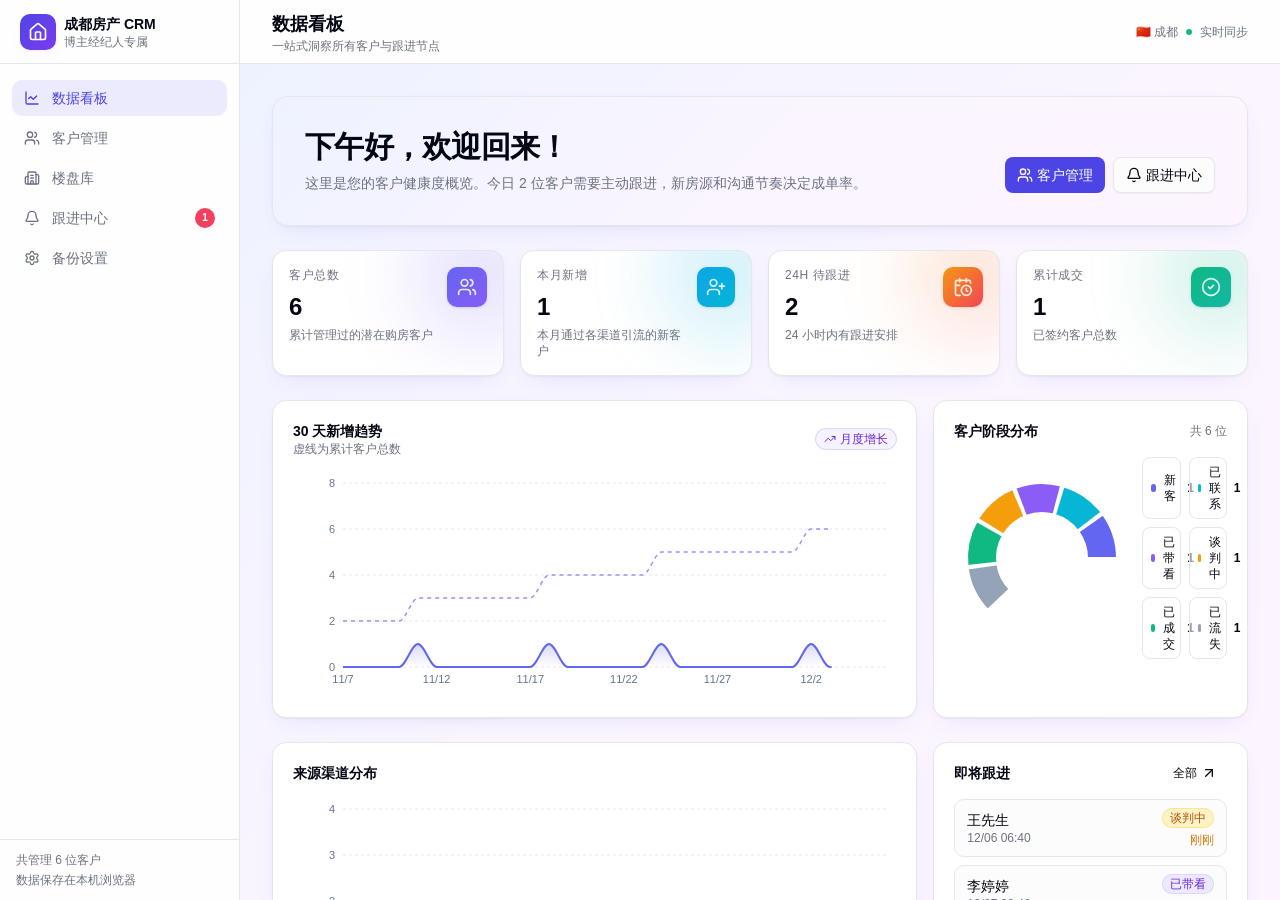
==== commit dd3a622c: "修复子目录下 favicon 路径" ====
--- a/index.html
+++ b/index.html
@@ -2,7 +2,7 @@
 <html lang="zh-CN">
   <head>
     <meta charset="UTF-8" />
-    <link rel="icon" type="image/svg+xml" href="/favicon.svg" />
+    <link rel="icon" type="image/svg+xml" href="./favicon.svg" />
     <meta name="viewport" content="width=device-width, initial-scale=1.0" />
     <title>成都房产 CRM · 客户管理</title>
     <meta name="description" content="为成都房地产博主量身打造的迷你 CRM 系统，管理客户、跟进、楼盘。" />
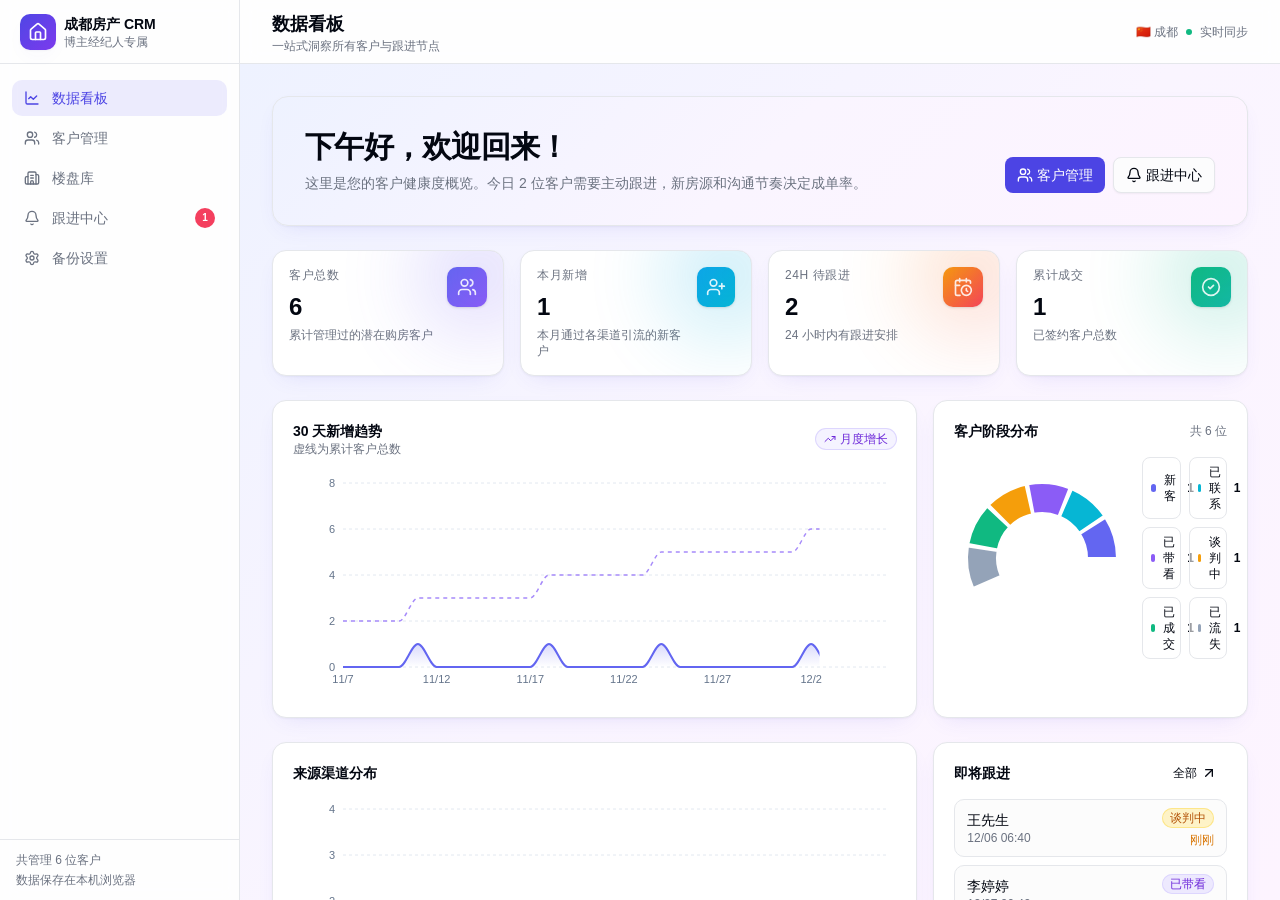
==== commit b936470b: "改进 SPA 深链回退：保留原始路径与查询参数" ====
--- a/index.html
+++ b/index.html
@@ -6,7 +6,19 @@
     <meta name="viewport" content="width=device-width, initial-scale=1.0" />
     <title>成都房产 CRM · 客户管理</title>
     <meta name="description" content="为成都房地产博主量身打造的迷你 CRM 系统，管理客户、跟进、楼盘。" />
-    <script type="module" crossorigin src="./assets/index-5mUGR_3g.js"></script>
+      <script>
+    // 若由 404 回退跳转而来，恢复原始路径（仅影响地址栏，不改动应用逻辑）
+    (function () {
+      try {
+        var raw = location.search.slice(1);
+        var i = raw.indexOf('redirect=');
+        if (i !== -1) {
+          var target = decodeURIComponent(raw.slice(i + 9).split('&')[0]);
+          if (target && target.charAt(0) === '/') history.replaceState(null, '', '/crm' + target);
+        }
+      } catch (e) {}
+    })();
+  </script>  <script type="module" crossorigin src="./assets/index-5mUGR_3g.js"></script>
     <link rel="stylesheet" crossorigin href="./assets/index-BXt2nqVX.css">
   </head>
   <body>
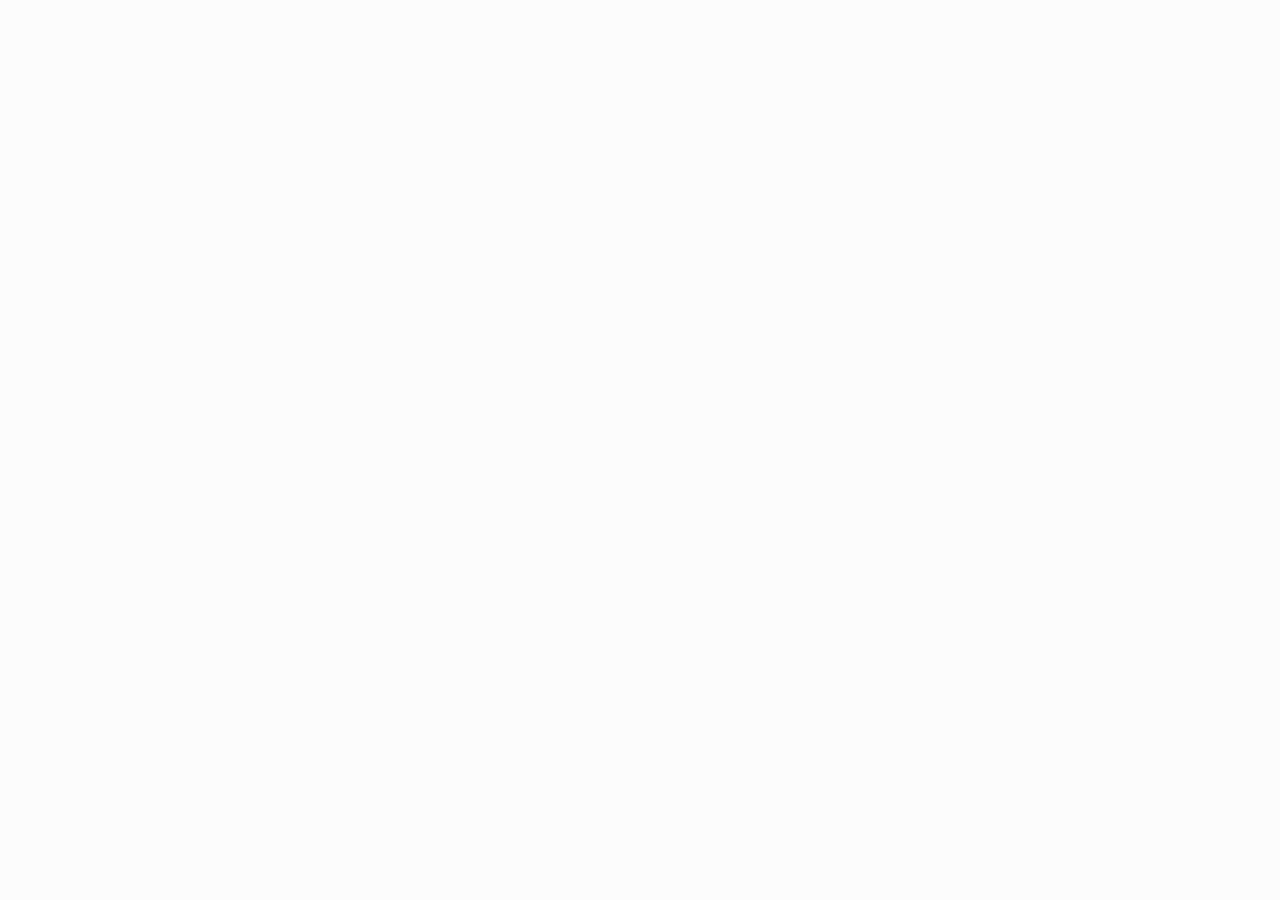
==== commit b3401913: "适配子目录部署：路由 basename 透明处理" ====
--- a/index.html
+++ b/index.html
@@ -6,20 +6,7 @@
     <meta name="viewport" content="width=device-width, initial-scale=1.0" />
     <title>成都房产 CRM · 客户管理</title>
     <meta name="description" content="为成都房地产博主量身打造的迷你 CRM 系统，管理客户、跟进、楼盘。" />
-      <script>
-    // 若由 404 回退跳转而来，恢复原始路径（仅影响地址栏，不改动应用逻辑）
-    (function () {
-      try {
-        var raw = location.search.slice(1);
-        var i = raw.indexOf('redirect=');
-        if (i !== -1) {
-          var target = decodeURIComponent(raw.slice(i + 9).split('&')[0]);
-          if (target && target.charAt(0) === '/') history.replaceState(null, '', '/crm' + target);
-        }
-      } catch (e) {}
-    })();
-  </script>  <script type="module" crossorigin src="./assets/index-5mUGR_3g.js"></script>
-    <link rel="stylesheet" crossorigin href="./assets/index-BXt2nqVX.css">
+        <link rel="stylesheet" crossorigin href="./assets/index-BXt2nqVX.css">
   </head>
   <body>
     <div id="root"></div>
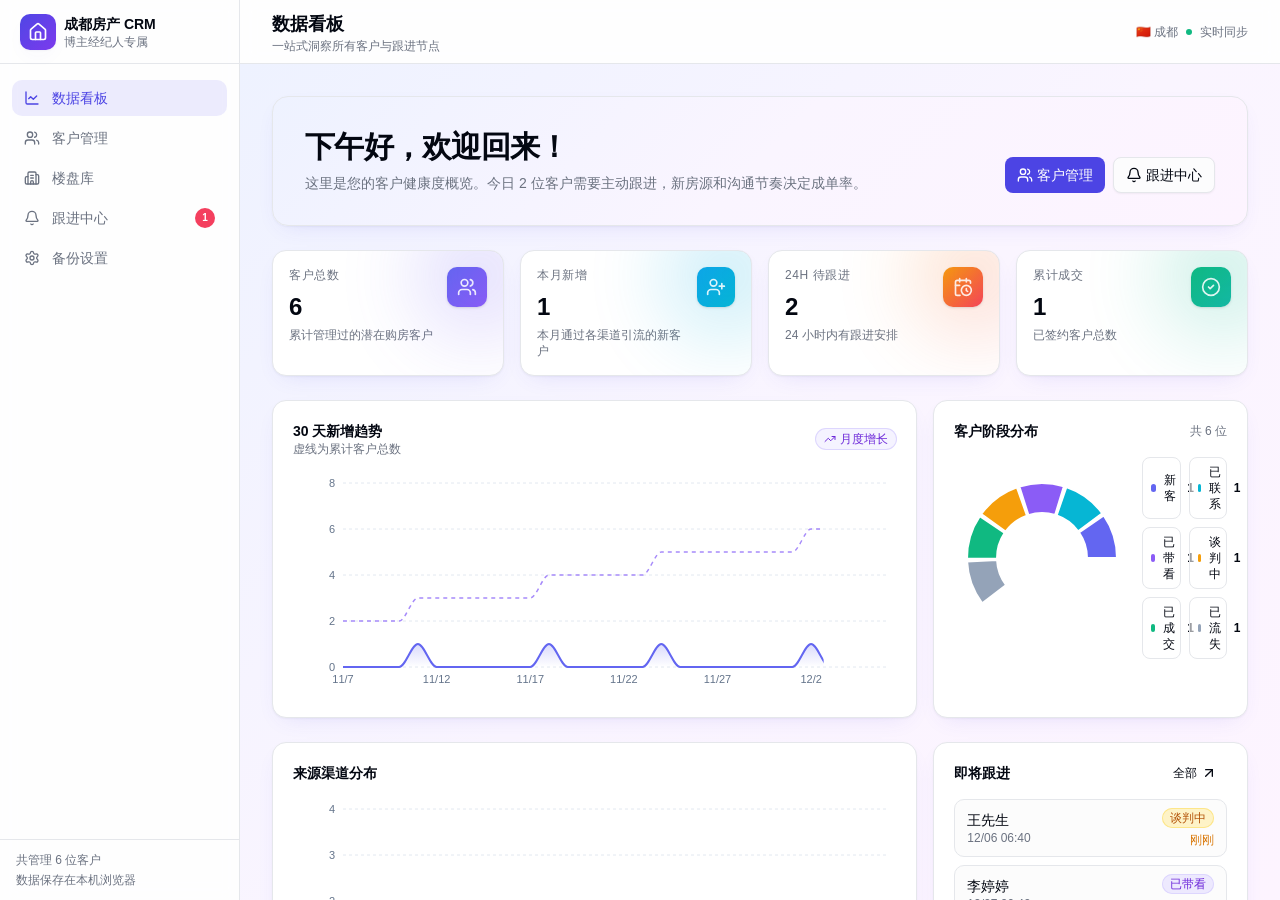
==== commit b9e2568c: "修复误删的入口脚本，并加入子目录路由适配" ====
--- a/index.html
+++ b/index.html
@@ -6,7 +6,43 @@
     <meta name="viewport" content="width=device-width, initial-scale=1.0" />
     <title>成都房产 CRM · 客户管理</title>
     <meta name="description" content="为成都房地产博主量身打造的迷你 CRM 系统，管理客户、跟进、楼盘。" />
-        <link rel="stylesheet" crossorigin href="./assets/index-BXt2nqVX.css">
+    <script>
+    /* ---- 子目录部署适配（本站部署在 /crm/ 下）---- */
+    (function () {
+      var BASE = '/crm';
+      try {
+        var raw = location.search.slice(1);
+        var i = raw.indexOf('redirect=');
+        if (i !== -1) {
+          var target = decodeURIComponent(raw.slice(i + 9).split('&')[0]);
+          if (target && target.charAt(0) === '/') history.replaceState(null, '', BASE + target);
+        }
+      } catch (e) {}
+      var hp = History.prototype;
+      var addBase = function (u) {
+        if (typeof u !== 'string') return u;
+        if (u === BASE || u.indexOf(BASE + '/') === 0) return u;
+        try {
+          var url = new URL(u, location.origin + BASE + '/');
+          var p = url.pathname;
+          if (p.indexOf(BASE + '/') !== 0 && p !== BASE) p = BASE + p;
+          return p + url.search + url.hash;
+        } catch (e) { return u; }
+      };
+      var origPush = hp.pushState, origReplace = hp.replaceState;
+      hp.pushState = function (s, t, u) { return origPush.call(this, s, t, u == null ? u : addBase(String(u))); };
+      hp.replaceState = function (s, t, u) { return origReplace.call(this, s, t, u == null ? u : addBase(String(u))); };
+      var d = Object.getOwnPropertyDescriptor(Location.prototype, 'pathname');
+      if (d && d.get && d.set) {
+        Object.defineProperty(Location.prototype, 'pathname', {
+          configurable: true,
+          get: function () { var p = d.get.call(this); return (p === BASE || p.indexOf(BASE + '/') === 0) ? (p.slice(BASE.length) || '/') : p; },
+          set: function (v) { d.set.call(this, addBase(String(v))); }
+        });
+      }
+    })();
+    </script>    <script type="module" crossorigin src="./assets/index-5mUGR_3g.js"></script>
+    <link rel="stylesheet" crossorigin href="./assets/index-BXt2nqVX.css">
   </head>
   <body>
     <div id="root"></div>
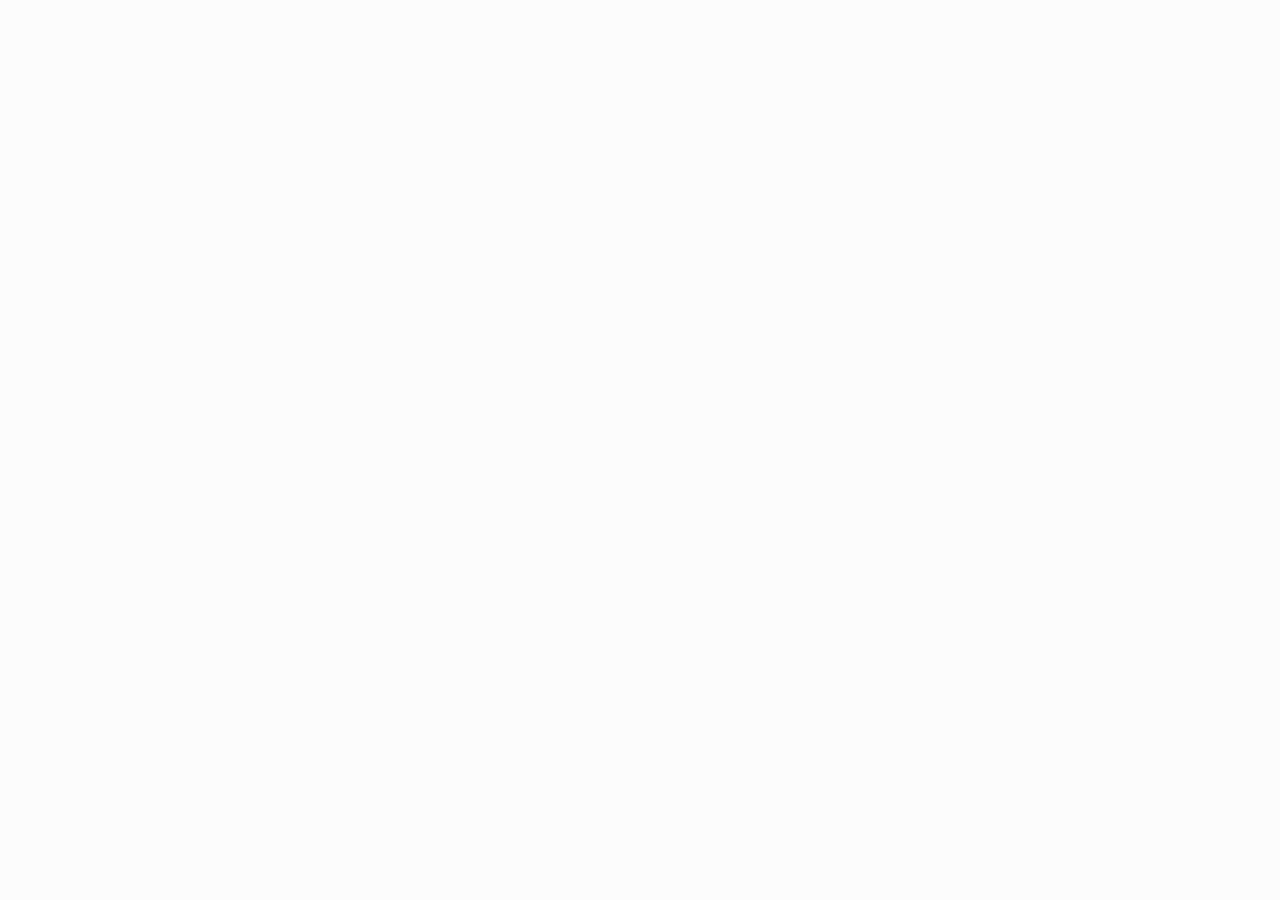
==== commit cdc4ce19: "子目录部署：为 BrowserRouter 注入 basename=/crm" ====
--- a/index.html
+++ b/index.html
@@ -7,39 +7,15 @@
     <title>成都房产 CRM · 客户管理</title>
     <meta name="description" content="为成都房地产博主量身打造的迷你 CRM 系统，管理客户、跟进、楼盘。" />
     <script>
-    /* ---- 子目录部署适配（本站部署在 /crm/ 下）---- */
+    /* 从 404 回退跳回时，恢复原始地址（供 basename 路由匹配） */
     (function () {
-      var BASE = '/crm';
       try {
-        var raw = location.search.slice(1);
-        var i = raw.indexOf('redirect=');
+        var raw = location.search.slice(1), i = raw.indexOf('redirect=');
         if (i !== -1) {
-          var target = decodeURIComponent(raw.slice(i + 9).split('&')[0]);
-          if (target && target.charAt(0) === '/') history.replaceState(null, '', BASE + target);
+          var t = decodeURIComponent(raw.slice(i + 9).split('&')[0]);
+          if (t && t.charAt(0) === '/') history.replaceState(null, '', '/crm' + t);
         }
       } catch (e) {}
-      var hp = History.prototype;
-      var addBase = function (u) {
-        if (typeof u !== 'string') return u;
-        if (u === BASE || u.indexOf(BASE + '/') === 0) return u;
-        try {
-          var url = new URL(u, location.origin + BASE + '/');
-          var p = url.pathname;
-          if (p.indexOf(BASE + '/') !== 0 && p !== BASE) p = BASE + p;
-          return p + url.search + url.hash;
-        } catch (e) { return u; }
-      };
-      var origPush = hp.pushState, origReplace = hp.replaceState;
-      hp.pushState = function (s, t, u) { return origPush.call(this, s, t, u == null ? u : addBase(String(u))); };
-      hp.replaceState = function (s, t, u) { return origReplace.call(this, s, t, u == null ? u : addBase(String(u))); };
-      var d = Object.getOwnPropertyDescriptor(Location.prototype, 'pathname');
-      if (d && d.get && d.set) {
-        Object.defineProperty(Location.prototype, 'pathname', {
-          configurable: true,
-          get: function () { var p = d.get.call(this); return (p === BASE || p.indexOf(BASE + '/') === 0) ? (p.slice(BASE.length) || '/') : p; },
-          set: function (v) { d.set.call(this, addBase(String(v))); }
-        });
-      }
     })();
     </script>    <script type="module" crossorigin src="./assets/index-5mUGR_3g.js"></script>
     <link rel="stylesheet" crossorigin href="./assets/index-BXt2nqVX.css">
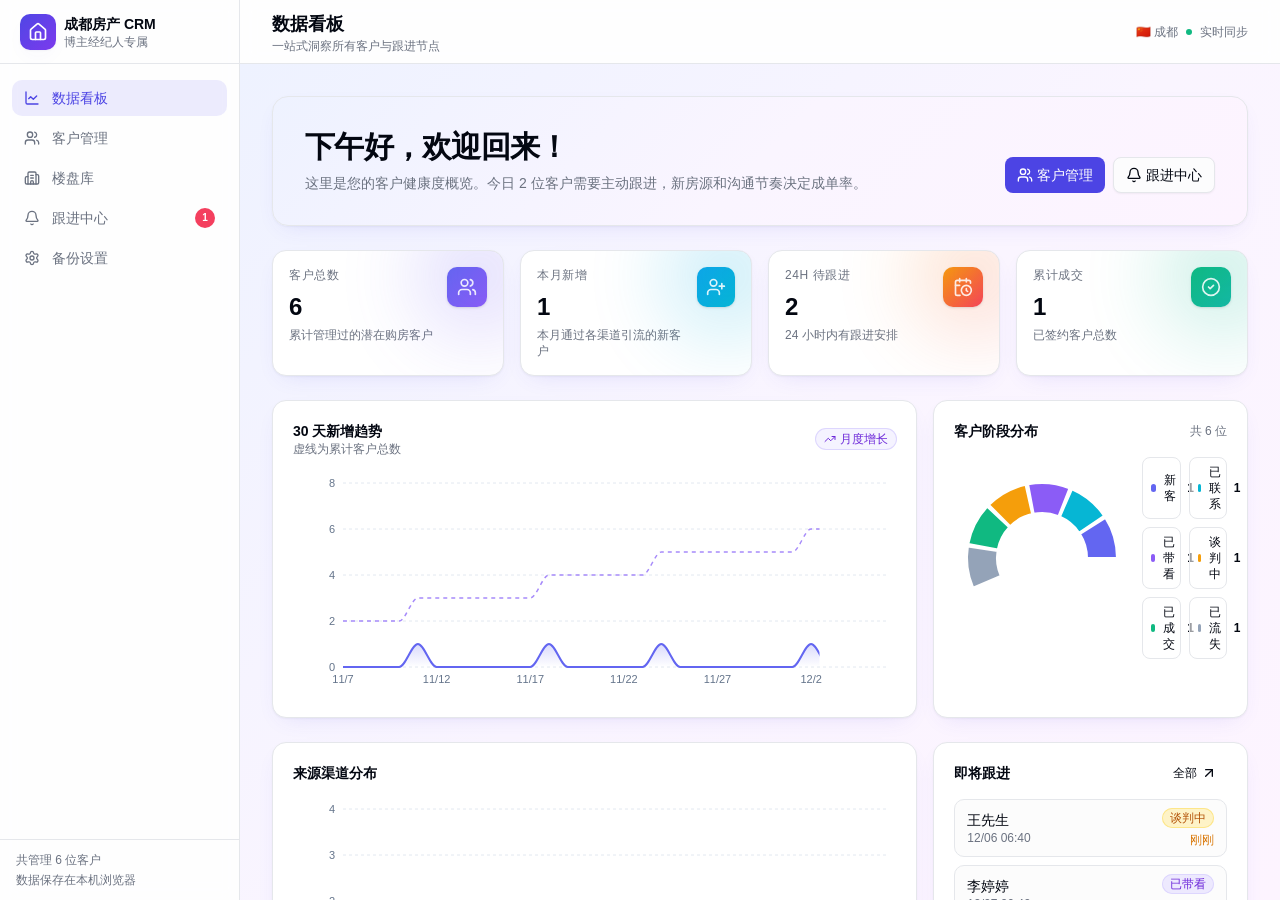
==== commit e5e15e23: "回退到稳定版本：移除路由 hack，保留 SPA 首页回退" ====
--- a/index.html
+++ b/index.html
@@ -6,18 +6,7 @@
     <meta name="viewport" content="width=device-width, initial-scale=1.0" />
     <title>成都房产 CRM · 客户管理</title>
     <meta name="description" content="为成都房地产博主量身打造的迷你 CRM 系统，管理客户、跟进、楼盘。" />
-    <script>
-    /* 从 404 回退跳回时，恢复原始地址（供 basename 路由匹配） */
-    (function () {
-      try {
-        var raw = location.search.slice(1), i = raw.indexOf('redirect=');
-        if (i !== -1) {
-          var t = decodeURIComponent(raw.slice(i + 9).split('&')[0]);
-          if (t && t.charAt(0) === '/') history.replaceState(null, '', '/crm' + t);
-        }
-      } catch (e) {}
-    })();
-    </script>    <script type="module" crossorigin src="./assets/index-5mUGR_3g.js"></script>
+    <script type="module" crossorigin src="./assets/index-5mUGR_3g.js"></script>
     <link rel="stylesheet" crossorigin href="./assets/index-BXt2nqVX.css">
   </head>
   <body>
